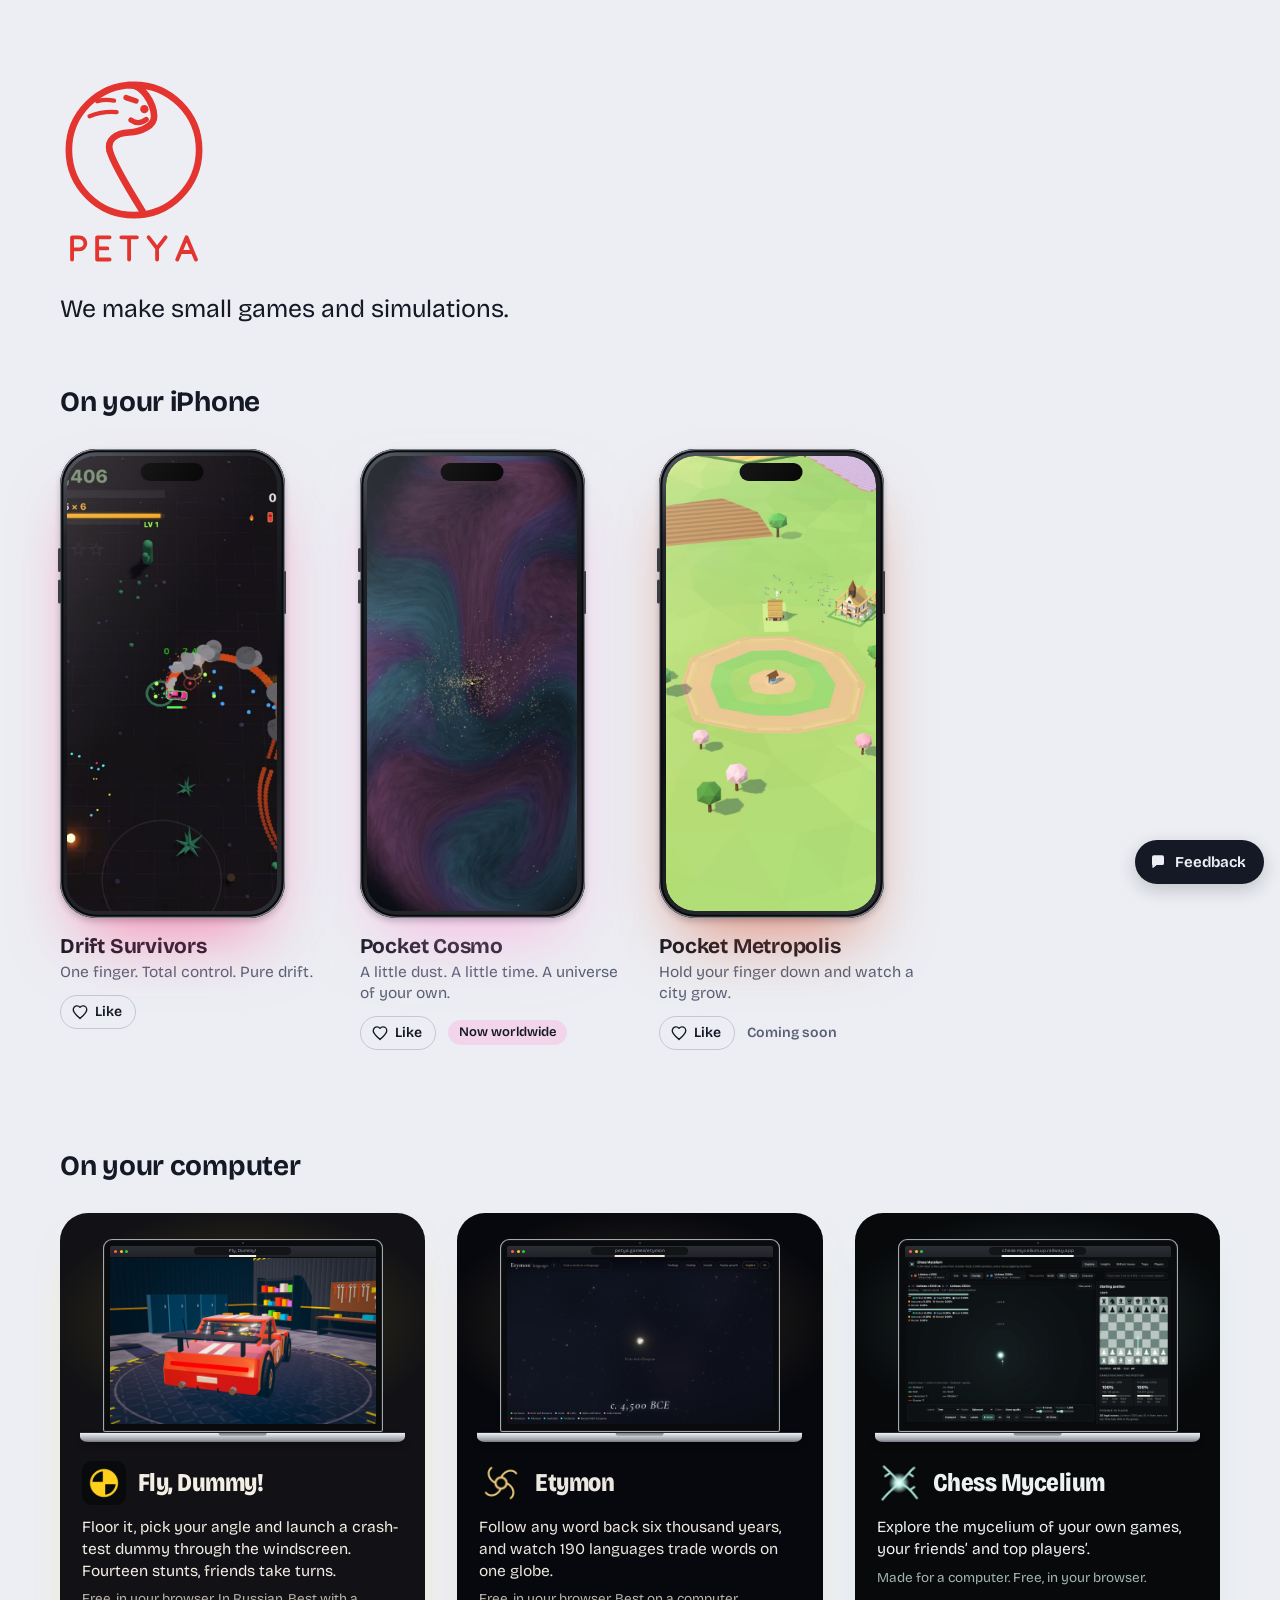
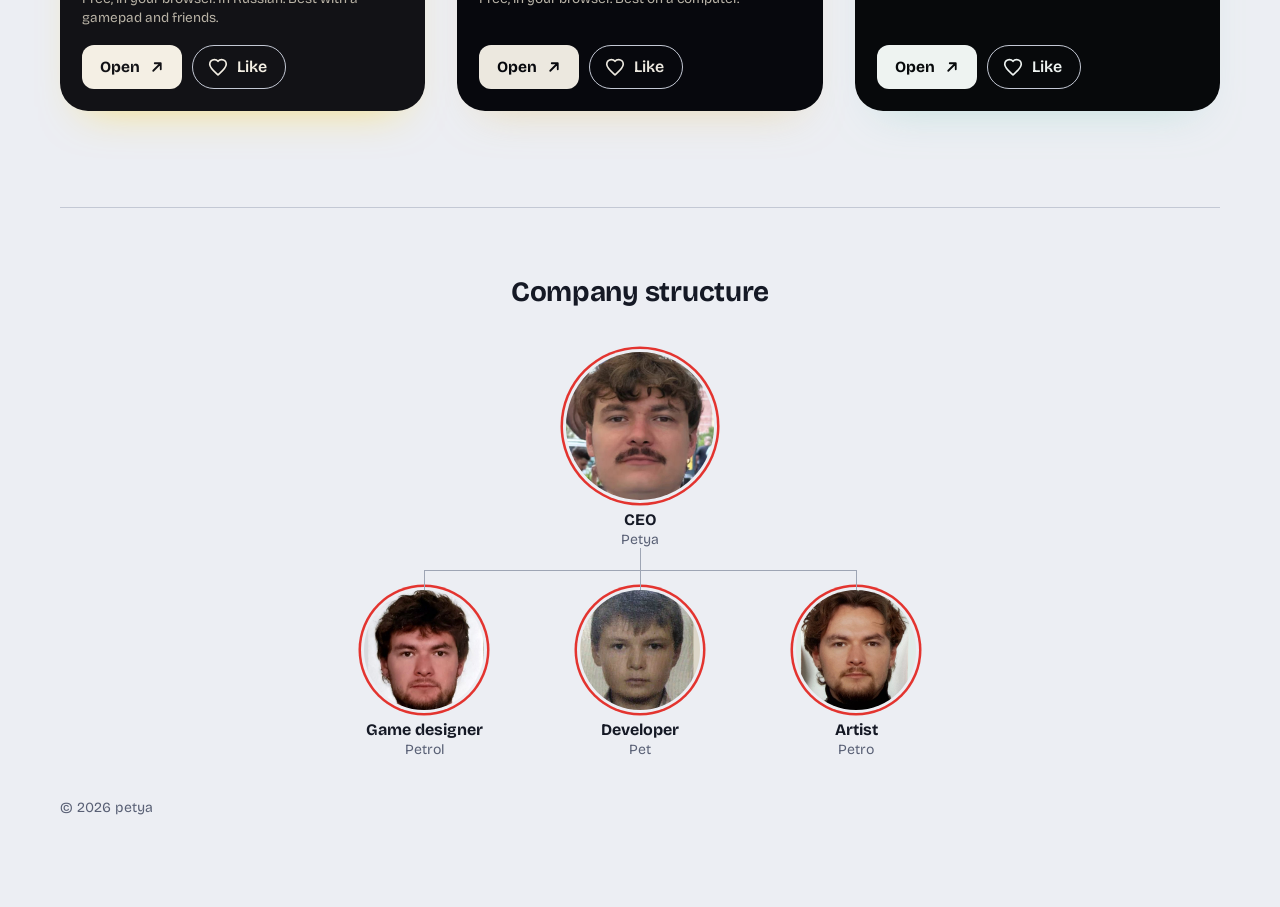
==== index.html @ 3a772265 "Shelf layout for browser games, hearts everywhere, Chess Mycelium live - Browser games are now separ" ====
<!doctype html>
<html lang="en" data-likes-api="https://likes-production-c4ae.up.railway.app">
<head>
<meta charset="utf-8">
<meta name="viewport" content="width=device-width, initial-scale=1, viewport-fit=cover">
<title>petya: small indie games and simulations for iPhone</title>
<meta name="description" content="Indie iPhone games by petya: Drift Survivors, a one-finger drift racer; Pocket Cosmo, grow stardust into a galaxy; and Pocket Metropolis, watch a city grow.">
<meta name="theme-color" content="#eceef3">
<link rel="canonical" href="https://petya.games/">
<meta property="og:type" content="website">
<meta property="og:site_name" content="petya">
<meta property="og:title" content="petya: small indie games and simulations for iPhone">
<meta property="og:description" content="Indie iPhone games by petya: Drift Survivors, a one-finger drift racer; Pocket Cosmo, grow stardust into a galaxy; and Pocket Metropolis, watch a city grow.">
<meta property="og:url" content="https://petya.games/">
<meta property="og:image" content="https://petya.games/media/share.jpg?v=63bd54e5e1">
<meta property="og:image:width" content="1200">
<meta property="og:image:height" content="630">
<meta property="og:image:alt" content="petya: We make small games and simulations.">
<meta name="twitter:card" content="summary_large_image">
<script type="application/ld+json">{"@context":"https://schema.org","@graph":[{"@type":"WebSite","@id":"https://petya.games/#site","url":"https://petya.games/","name":"petya","description":"Indie iPhone games by petya: Drift Survivors, a one-finger drift racer; Pocket Cosmo, grow stardust into a galaxy; and Pocket Metropolis, watch a city grow.","publisher":{"@id":"https://petya.games/#org"}},{"@type":"Organization","@id":"https://petya.games/#org","name":"petya","url":"https://petya.games/","logo":"https://petya.games/assets/apple-touch-icon.png"}]}</script>
<link rel="icon" href="/assets/favicon.svg" type="image/svg+xml">
<link rel="apple-touch-icon" href="/assets/apple-touch-icon.png?v=f184091e75">
<link rel="preconnect" href="https://fonts.googleapis.com">
<link rel="preconnect" href="https://fonts.gstatic.com" crossorigin>
<link rel="stylesheet" href="https://fonts.googleapis.com/css2?family=Bricolage+Grotesque:opsz,wdth,wght@12..96,75..100,400..800&display=swap">
<link rel="stylesheet" href="/assets/site.css?v=b26a6030a0">
<script>(() => {
  const query = new URLSearchParams(location.search);
  const off = query.has("notrack");
  if (!off && !query.has("track")) return;
  try {
    if (off) localStorage.setItem("umami.disabled", "1");
    else localStorage.removeItem("umami.disabled");
  } catch {}
  history.replaceState(history.state, "", location.pathname + location.hash);
  addEventListener("DOMContentLoaded", () => {
    const note = document.createElement("p");
    note.className = "track-note";
    note.setAttribute("role", "status");
    note.textContent = off ? "Visits from this browser are no longer counted." : "Visits from this browser are counted again.";
    document.body.append(note);
    setTimeout(() => note.remove(), 5000);
  });
})();</script>
<script defer src="https://cloud.umami.is/script.js" data-website-id="434da60d-2257-483d-8dd3-50d081fe6aae" data-domains="petya.games"></script>
<script src="/assets/site.js?v=9407c98bf6" defer></script>
<script src="/assets/feedback.js?v=506a0fff24" defer></script>
</head>
<body class="home">
<div id="home">
  <header class="intro wrap">
    <h1 class="logo"><span class="sr-only">petya</span><svg xmlns="http://www.w3.org/2000/svg" viewBox="0 0 100 128" aria-hidden="true" focusable="false"><g fill="none" stroke="currentColor" stroke-linecap="round" stroke-linejoin="round"><circle cx="50" cy="50" r="44" stroke-width="4.5"/><path d="M57 93.4C51.5 84.5 36.5 61 33.6 50.5" stroke-width="4.5"/><g class="logo-head"><path d="M33.6 50.5C31.6 43.3 37.5 38.6 46.5 38.2C55 37.8 63.8 33.5 63.6 27.2C63.4 19.2 56.2 5.3 46.2 6.2" stroke-width="4.5"/><path d="M36.5 16.6C32.5 15.9 28.8 16 25.2 17" stroke-width="2.97"/><path d="M38.2 24.4C32 23.9 25.8 24.9 20 27.2" stroke-width="2.97"/><path d="M44.6 14.6L51.4 16.9" stroke-width="3.6"/><path d="M58.2 29.4Q53.2 33.4 48 29.8" stroke-width="3.6"/><circle cx="57" cy="22.4" r="2.81" fill="currentColor" stroke="none"/></g></g><path d="M8.15 124V109H13.1A4.05 4.05 0 0 1 13.1 117.1H8.15M33.5 109H25.1V124H33.5M25.1 116.5H32M41.45 109H51.95M46.7 109V124M59.9 109L65.6 116.5L71.3 109M65.6 116.5V124M79.25 124L85.55 109L91.85 124M81.39 118.9H89.7" fill="none" stroke="currentColor" stroke-width="2.6" stroke-linecap="round" stroke-linejoin="round"/></svg></h1>
    <p class="intro__line">We make small games and simulations.</p>
  </header>
  <main class="wrap">
    <h2 class="shelf-title" id="phone-title">On your iPhone</h2>
    <section class="library" aria-labelledby="phone-title">
      <article class="tile" style="--accent: #ff4d8d">
        <a class="tile__link" href="/games/drift-survivors/">
          <div class="tile__stage"><div class="phone-wrap" data-home-of="drift-survivors"><div class="phone" data-game="drift-survivors" style="view-transition-name: phone-drift-survivors"><div class="phone__screen"><video data-loop muted playsinline loop preload="metadata" poster="/media/drift-survivors/poster.jpg?v=1bc68dae90" data-still="/media/drift-survivors/still.jpg?v=3c9d468c40" aria-hidden="true"><source src="/media/drift-survivors/loop-480.mp4?v=72d700cffd" type="video/mp4"></video></div></div></div></div>
          <h2 class="tile__title">Drift Survivors</h2>
          <p class="tile__line">One finger. Total control. Pure drift.</p>
        </a>
        <div class="tile__foot"><button class="like" type="button" data-like="drift-survivors" data-name="Drift Survivors" aria-pressed="false" aria-label="Like Drift Survivors"><svg class="like__heart" viewBox="0 0 24 24" aria-hidden="true"><path d="M12 20.6l-1.3-1.2C5.9 15.1 3 12.4 3 8.9 3 6.1 5.2 3.9 8 3.9c1.6 0 3.1.7 4 1.9.9-1.2 2.4-1.9 4-1.9 2.8 0 5 2.2 5 5 0 3.5-2.9 6.2-7.7 10.5L12 20.6z"/></svg><span class="like__count">Like</span></button></div>
      </article>
      <article class="tile" style="--accent: #ff9bd8">
        <a class="tile__link" href="/games/pocket-cosmo/">
          <div class="tile__stage"><div class="phone-wrap" data-home-of="pocket-cosmo"><div class="phone" data-game="pocket-cosmo" style="view-transition-name: phone-pocket-cosmo"><div class="phone__screen"><video data-loop muted playsinline loop preload="metadata" poster="/media/pocket-cosmo/poster.jpg?v=812ef1b26a" data-still="/media/pocket-cosmo/still.jpg?v=e423ff7444" aria-hidden="true"><source src="/media/pocket-cosmo/loop-480.mp4?v=1ca1fa80ef" type="video/mp4"></video></div></div></div></div>
          <h2 class="tile__title">Pocket Cosmo</h2>
          <p class="tile__line">A little dust. A little time. A universe of your own.</p>
        </a>
        <div class="tile__foot"><button class="like" type="button" data-like="pocket-cosmo" data-name="Pocket Cosmo" aria-pressed="false" aria-label="Like Pocket Cosmo"><svg class="like__heart" viewBox="0 0 24 24" aria-hidden="true"><path d="M12 20.6l-1.3-1.2C5.9 15.1 3 12.4 3 8.9 3 6.1 5.2 3.9 8 3.9c1.6 0 3.1.7 4 1.9.9-1.2 2.4-1.9 4-1.9 2.8 0 5 2.2 5 5 0 3.5-2.9 6.2-7.7 10.5L12 20.6z"/></svg><span class="like__count">Like</span></button><span class="tile__badge tile__badge--new">Now worldwide</span></div>
      </article>
      <article class="tile" style="--accent: #d9532f">
        <a class="tile__link" href="/games/pocket-metropolis/">
          <div class="tile__stage"><div class="phone-wrap" data-home-of="pocket-metropolis"><div class="phone" data-game="pocket-metropolis" style="view-transition-name: phone-pocket-metropolis"><div class="phone__screen"><video data-loop muted playsinline loop preload="metadata" poster="/media/pocket-metropolis/poster.jpg?v=4ec2d1fac0" data-still="/media/pocket-metropolis/still.jpg?v=badd96a0ec" aria-hidden="true"><source src="/media/pocket-metropolis/loop-480.mp4?v=cb0153a7ce" type="video/mp4"></video></div></div></div></div>
          <h2 class="tile__title">Pocket Metropolis</h2>
          <p class="tile__line">Hold your finger down and watch a city grow.</p>
        </a>
        <div class="tile__foot"><button class="like" type="button" data-like="pocket-metropolis" data-name="Pocket Metropolis" aria-pressed="false" aria-label="Like Pocket Metropolis"><svg class="like__heart" viewBox="0 0 24 24" aria-hidden="true"><path d="M12 20.6l-1.3-1.2C5.9 15.1 3 12.4 3 8.9 3 6.1 5.2 3.9 8 3.9c1.6 0 3.1.7 4 1.9.9-1.2 2.4-1.9 4-1.9 2.8 0 5 2.2 5 5 0 3.5-2.9 6.2-7.7 10.5L12 20.6z"/></svg><span class="like__count">Like</span></button><span class="tile__badge">Coming soon</span></div>
      </article>
    </section>
    <section class="desk" aria-labelledby="desk-title">
      <h2 class="shelf-title" id="desk-title">On your computer</h2>
      <div class="desk__shelf">
        <article class="feature" style="--bg: #121216; --ink: #f4efe4; --soft: #b9b3a6; --accent: #ffd21f">
          <a class="feature__stage" href="/games/leti-maneken/" tabindex="-1" aria-hidden="true"><div class="laptop-wrap"><div class="laptop"><div class="laptop__lid"><div class="laptop__screen"><div class="browser__bar" aria-hidden="true"><span class="browser__dots"><i></i><i></i><i></i></span><span class="browser__url">Fly, Dummy!</span></div><div class="browser__screen"><video data-loop muted playsinline loop preload="metadata" poster="/media/leti-maneken/poster.jpg?v=24b5f2eda1" data-still="/media/leti-maneken/still.jpg?v=86de783e93" aria-hidden="true"><source src="/media/leti-maneken/loop-1280.mp4?v=fd7f697d98" type="video/mp4"></video></div></div></div><div class="laptop__base"></div></div></div></a>
          <div class="feature__text">
            <div class="feature__head"><img class="feature__icon" src="/media/leti-maneken/icon.webp?v=d17b16fcb8" width="44" height="44" alt=""><h3 class="feature__title"><a href="/games/leti-maneken/">Fly, Dummy!</a></h3></div>
            <p class="feature__line">Floor it, pick your angle and launch a crash-test dummy through the windscreen. Fourteen stunts, friends take turns.</p>
            <p class="feature__note">Free, in your browser. In Russian. Best with a gamepad and friends.</p>
            <div class="feature__actions"><a class="open-web" href="https://game-production-5b38f1e8.up.railway.app/" data-event="open-web" data-game="leti-maneken" aria-label="Open Fly, Dummy!">Open<svg viewBox="0 0 24 24" aria-hidden="true" focusable="false"><path d="M7 17 17 7M9 7h8v8"/></svg></a><button class="like like--big" type="button" data-like="leti-maneken" data-name="Fly, Dummy!" aria-pressed="false" aria-label="Like Fly, Dummy!"><svg class="like__heart" viewBox="0 0 24 24" aria-hidden="true"><path d="M12 20.6l-1.3-1.2C5.9 15.1 3 12.4 3 8.9 3 6.1 5.2 3.9 8 3.9c1.6 0 3.1.7 4 1.9.9-1.2 2.4-1.9 4-1.9 2.8 0 5 2.2 5 5 0 3.5-2.9 6.2-7.7 10.5L12 20.6z"/></svg><span class="like__count">Like</span></button></div>
          </div>
        </article>
        <article class="feature" style="--bg: #07080d; --ink: #ece8df; --soft: #b9b4a8; --accent: #e8c77a">
          <a class="feature__stage" href="/games/etymon/" tabindex="-1" aria-hidden="true"><div class="laptop-wrap"><div class="laptop"><div class="laptop__lid"><div class="laptop__screen"><div class="browser__bar" aria-hidden="true"><span class="browser__dots"><i></i><i></i><i></i></span><span class="browser__url">petya.games/etymon</span></div><div class="browser__screen"><video data-loop muted playsinline loop preload="metadata" poster="/media/etymon/poster.jpg?v=f26e87d27b" data-still="/media/etymon/still.jpg?v=1f428250ea" aria-hidden="true"><source src="/media/etymon/loop-1280.mp4?v=61badbacb2" type="video/mp4"></video></div></div></div><div class="laptop__base"></div></div></div></a>
          <div class="feature__text">
            <div class="feature__head"><img class="feature__icon" src="/media/etymon/icon.webp?v=12d10c0370" width="44" height="44" alt=""><h3 class="feature__title"><a href="/games/etymon/">Etymon</a></h3></div>
            <p class="feature__line">Follow any word back six thousand years, and watch 190 languages trade words on one globe.</p>
            <p class="feature__note">Free, in your browser. Best on a computer.</p>
            <div class="feature__actions"><a class="open-web" href="https://petya.games/etymon/" data-event="open-web" data-game="etymon" aria-label="Open Etymon">Open<svg viewBox="0 0 24 24" aria-hidden="true" focusable="false"><path d="M7 17 17 7M9 7h8v8"/></svg></a><button class="like like--big" type="button" data-like="etymon" data-name="Etymon" aria-pressed="false" aria-label="Like Etymon"><svg class="like__heart" viewBox="0 0 24 24" aria-hidden="true"><path d="M12 20.6l-1.3-1.2C5.9 15.1 3 12.4 3 8.9 3 6.1 5.2 3.9 8 3.9c1.6 0 3.1.7 4 1.9.9-1.2 2.4-1.9 4-1.9 2.8 0 5 2.2 5 5 0 3.5-2.9 6.2-7.7 10.5L12 20.6z"/></svg><span class="like__count">Like</span></button></div>
          </div>
        </article>
        <article class="feature" style="--bg: #07090b; --ink: #eef3f1; --soft: #a3b5b0; --accent: #9fd8cb">
          <a class="feature__stage" href="/games/chess-mycelium/" tabindex="-1" aria-hidden="true"><div class="laptop-wrap"><div class="laptop"><div class="laptop__lid"><div class="laptop__screen"><div class="browser__bar" aria-hidden="true"><span class="browser__dots"><i></i><i></i><i></i></span><span class="browser__url">chess-mycelium.up.railway.app</span></div><div class="browser__screen"><video data-loop muted playsinline loop preload="metadata" poster="/media/chess-mycelium/poster.jpg?v=232186a459" data-still="/media/chess-mycelium/still.jpg?v=3d48bbb2ff" aria-hidden="true"><source src="/media/chess-mycelium/loop-1280.mp4?v=06bb615168" type="video/mp4"></video></div></div></div><div class="laptop__base"></div></div></div></a>
          <div class="feature__text">
            <div class="feature__head"><img class="feature__icon" src="/media/chess-mycelium/icon.webp?v=b7d57a5b0b" width="44" height="44" alt=""><h3 class="feature__title"><a href="/games/chess-mycelium/">Chess Mycelium</a></h3></div>
            <p class="feature__line">Explore the mycelium of your own games, your friends’ and top players’.</p>
            <p class="feature__note">Made for a computer. Free, in your browser.</p>
            <div class="feature__actions"><a class="open-web" href="https://chess-mycelium.up.railway.app/" data-event="open-web" data-game="chess-mycelium" aria-label="Open Chess Mycelium">Open<svg viewBox="0 0 24 24" aria-hidden="true" focusable="false"><path d="M7 17 17 7M9 7h8v8"/></svg></a><button class="like like--big" type="button" data-like="chess-mycelium" data-name="Chess Mycelium" aria-pressed="false" aria-label="Like Chess Mycelium"><svg class="like__heart" viewBox="0 0 24 24" aria-hidden="true"><path d="M12 20.6l-1.3-1.2C5.9 15.1 3 12.4 3 8.9 3 6.1 5.2 3.9 8 3.9c1.6 0 3.1.7 4 1.9.9-1.2 2.4-1.9 4-1.9 2.8 0 5 2.2 5 5 0 3.5-2.9 6.2-7.7 10.5L12 20.6z"/></svg><span class="like__count">Like</span></button></div>
          </div>
        </article>
      </div>
    </section>
  </main>
  <footer>
    <section class="team wrap" aria-labelledby="team-title">
      <h2 class="team__title" id="team-title">Company structure</h2>
      <ol class="org">
        <li class="org__head"><figure class="person person--head"><button class="person__open" type="button" popovertarget="card-ceo"><span class="sr-only">About Petya, CEO</span><img class="person__photo" src="/media/team/ceo.jpg?v=3861efbdee" width="240" height="240" alt="" loading="lazy" decoding="async"></button><figcaption><span class="person__role">CEO</span><span class="person__name">Petya</span></figcaption></figure>
          <div class="person-card" id="card-ceo" popover>
            <button class="person-card__close" type="button" popovertarget="card-ceo" popovertargetaction="hide" aria-label="Close">×</button>
            <img class="person-card__photo" src="/media/team/ceo.jpg?v=3861efbdee" width="480" height="480" alt="" loading="lazy" decoding="async">
            <p class="person-card__role">CEO</p>
            <h3 class="person-card__name">Petya</h3>
            <p class="person-card__bio">Decides which game gets made next, then goes and makes it.</p>
            <p class="person-card__reports">Manages Petrol, Pet and Petro.</p>
          </div>
          <ol class="org__reports">
            <li><figure class="person"><button class="person__open" type="button" popovertarget="card-game-designer"><span class="sr-only">About Petrol, Game designer</span><img class="person__photo" src="/media/team/game-designer.jpg?v=b23c618d18" width="240" height="240" alt="" loading="lazy" decoding="async"></button><figcaption><span class="person__role">Game designer</span><span class="person__name">Petrol</span></figcaption></figure>
          <div class="person-card" id="card-game-designer" popover>
            <button class="person-card__close" type="button" popovertarget="card-game-designer" popovertargetaction="hide" aria-label="Close">×</button>
            <img class="person-card__photo" src="/media/team/game-designer.jpg?v=b23c618d18" width="480" height="480" alt="" loading="lazy" decoding="async">
            <p class="person-card__role">Game designer</p>
            <h3 class="person-card__name">Petrol</h3>
            <p class="person-card__bio">Turns one-finger ideas into games and cuts whatever isn’t fun.</p>
            <p class="person-card__reports">Reports to Petya.</p>
          </div></li>
            <li><figure class="person"><button class="person__open" type="button" popovertarget="card-developer"><span class="sr-only">About Pet, Developer</span><img class="person__photo" src="/media/team/developer.jpg?v=3a3f82613b" width="240" height="240" alt="" loading="lazy" decoding="async"></button><figcaption><span class="person__role">Developer</span><span class="person__name">Pet</span></figcaption></figure>
          <div class="person-card" id="card-developer" popover>
            <button class="person-card__close" type="button" popovertarget="card-developer" popovertargetaction="hide" aria-label="Close">×</button>
            <img class="person-card__photo" src="/media/team/developer.jpg?v=3a3f82613b" width="480" height="480" alt="" loading="lazy" decoding="async">
            <p class="person-card__role">Developer</p>
            <h3 class="person-card__name">Pet</h3>
            <p class="person-card__bio">Writes the code and ships every build to the App Store.</p>
            <p class="person-card__reports">Reports to Petya.</p>
          </div></li>
            <li><figure class="person"><button class="person__open" type="button" popovertarget="card-artist"><span class="sr-only">About Petro, Artist</span><img class="person__photo" src="/media/team/artist.jpg?v=e303be4cb0" width="240" height="240" alt="" loading="lazy" decoding="async"></button><figcaption><span class="person__role">Artist</span><span class="person__name">Petro</span></figcaption></figure>
          <div class="person-card" id="card-artist" popover>
            <button class="person-card__close" type="button" popovertarget="card-artist" popovertargetaction="hide" aria-label="Close">×</button>
            <img class="person-card__photo" src="/media/team/artist.jpg?v=e303be4cb0" width="480" height="480" alt="" loading="lazy" decoding="async">
            <p class="person-card__role">Artist</p>
            <h3 class="person-card__name">Petro</h3>
            <p class="person-card__bio">Draws the worlds, the icons and the cheetah in the logo.</p>
            <p class="person-card__reports">Reports to Petya.</p>
          </div></li>
          </ol>
        </li>
      </ol>
    </section>
    <div class="foot wrap"><p>© 2026 petya</p></div>
  </footer>
</div>
<div id="view" hidden></div>
<template data-game="drift-survivors" data-title="Drift Survivors: One-Finger Drift Racing Game for iPhone | petya" data-theme="#170f24" data-style="--bg: #170f24; --ink: #f7f2fc; --soft: #c4b9d6; --accent: #ff4d8d">
  <header class="game__top wrap"><a class="game__back" href="/" data-back><svg class="game__back-icon" viewBox="0 0 24 24" aria-hidden="true" focusable="false"><path d="M14.5 5.5 8 12l6.5 6.5"/></svg>All games</a><a class="game__home" href="/"><span class="sr-only">petya, all games</span><svg xmlns="http://www.w3.org/2000/svg" viewBox="0 0 291 100" aria-hidden="true" focusable="false"><g fill="none" stroke="currentColor" stroke-linecap="round" stroke-linejoin="round"><circle cx="50" cy="50" r="44" stroke-width="6"/><path d="M57 93.4C51.5 84.5 36.5 61 33.6 50.5" stroke-width="6"/><g class="logo-head"><path d="M33.6 50.5C31.6 43.3 37.5 38.6 46.5 38.2C55 37.8 63.8 33.5 63.6 27.2C63.4 19.2 56.2 5.3 46.2 6.2" stroke-width="6"/><path d="M36.5 16.6C32.5 15.9 28.8 16 25.2 17" stroke-width="4.4"/><path d="M38.2 24.4C32 23.9 25.8 24.9 20 27.2" stroke-width="4.4"/><path d="M44.6 14.6L51.4 16.9" stroke-width="4.8"/><path d="M58.2 29.4Q53.2 33.4 48 29.8" stroke-width="4.8"/><circle cx="57" cy="22.4" r="3.74" fill="currentColor" stroke="none"/></g></g><path d="M120 65V35H129.9A8.1 8.1 0 0 1 129.9 51.2H120M170.7 35H153.9V65H170.7M153.9 50H167.7M186.6 35H207.6M197.1 35V65M223.5 35L234.9 50L246.3 35M234.9 50V65M262.2 65L274.8 35L287.4 65M266.49 54.8H283.11" fill="none" stroke="currentColor" stroke-width="5.2" stroke-linecap="round" stroke-linejoin="round"/></svg></a></header>
  <main class="wrap">
    <section class="game__hero">
      <div class="game__text">
        <img class="game__icon" src="/media/drift-survivors/icon.webp?v=0a94f696ab" width="96" height="96" alt="">
        <h1 class="game__title" tabindex="-1">Drift Survivors</h1>
        <p class="game__tagline">One finger. Total control. Pure drift.</p>
        <p class="game__about">Steer and work the throttle with a single finger. Thread between buildings, bait homing police cars into your skid trail and stack nitro into combos worth billions. One slip ends the run.</p>
        <div class="game__actions">
          <a class="store-badge" href="https://apps.apple.com/app/apple-store/id6773509783?pt=127670757&ct=petya.games&mt=8" data-event="app-store-click" data-game="drift-survivors"><img src="https://toolbox.marketingtools.apple.com/api/v2/badges/download-on-the-app-store/black/en-us" width="135" height="45" alt="Download Drift Survivors on the App Store"></a>
          <button class="like like--big" type="button" data-like="drift-survivors" data-name="Drift Survivors" aria-pressed="false" aria-label="Like Drift Survivors"><svg class="like__heart" viewBox="0 0 24 24" aria-hidden="true"><path d="M12 20.6l-1.3-1.2C5.9 15.1 3 12.4 3 8.9 3 6.1 5.2 3.9 8 3.9c1.6 0 3.1.7 4 1.9.9-1.2 2.4-1.9 4-1.9 2.8 0 5 2.2 5 5 0 3.5-2.9 6.2-7.7 10.5L12 20.6z"/></svg><span class="like__count">Like</span></button>
        </div>
        <p class="game__note">Free on iPhone.</p>
      </div>
      <div class="game__phones">
        <div class="phone-wrap phone-wrap--side phone-wrap--left"><div class="phone"><div class="phone__screen"><img src="/media/drift-survivors/shot-1.webp?v=a0212b9ae4" alt="" decoding="async"></div></div></div>
        <div class="phone-wrap phone-wrap--main" data-slot></div>
        <div class="phone-wrap phone-wrap--side phone-wrap--right"><div class="phone"><div class="phone__screen"><img src="/media/drift-survivors/shot-2.webp?v=2b6f1540cc" alt="" decoding="async"></div></div></div>
      </div>
    </section>
    <nav class="more" aria-labelledby="more-title-drift-survivors">
      <h2 class="more__title" id="more-title-drift-survivors">More games</h2>
      <ul class="more__list">
        <li><a href="/games/pocket-cosmo/"><img src="/media/pocket-cosmo/icon.webp?v=6df465f9a8" width="56" height="56" alt=""><span>Pocket Cosmo</span></a></li>
        <li><a href="/games/pocket-metropolis/"><img src="/media/pocket-metropolis/icon.webp?v=5acbf1bac3" width="56" height="56" alt=""><span>Pocket Metropolis</span></a></li>
        <li><a href="/games/etymon/"><img src="/media/etymon/icon.webp?v=12d10c0370" width="56" height="56" alt=""><span>Etymon</span></a></li>
        <li><a href="/games/chess-mycelium/"><img src="/media/chess-mycelium/icon.webp?v=b7d57a5b0b" width="56" height="56" alt=""><span>Chess Mycelium</span></a></li>
      </ul>
    </nav>
  </main>
  <footer class="foot wrap"><a href="https://drift-game-production.up.railway.app/support.html" data-event="footer-link" data-game="drift-survivors" data-link="support">Support</a><a href="https://drift-game-production.up.railway.app/privacy.html" data-event="footer-link" data-game="drift-survivors" data-link="privacy">Privacy policy</a><p>© 2026 petya</p></footer>
</template>
<template data-game="pocket-cosmo" data-title="Pocket Cosmo: Idle Space Game, from Stardust to Galaxies | petya" data-theme="#0b0a26" data-style="--bg: #0b0a26; --ink: #efeaff; --soft: #b9b0dc; --accent: #ff9bd8">
  <header class="game__top wrap"><a class="game__back" href="/" data-back><svg class="game__back-icon" viewBox="0 0 24 24" aria-hidden="true" focusable="false"><path d="M14.5 5.5 8 12l6.5 6.5"/></svg>All games</a><a class="game__home" href="/"><span class="sr-only">petya, all games</span><svg xmlns="http://www.w3.org/2000/svg" viewBox="0 0 291 100" aria-hidden="true" focusable="false"><g fill="none" stroke="currentColor" stroke-linecap="round" stroke-linejoin="round"><circle cx="50" cy="50" r="44" stroke-width="6"/><path d="M57 93.4C51.5 84.5 36.5 61 33.6 50.5" stroke-width="6"/><g class="logo-head"><path d="M33.6 50.5C31.6 43.3 37.5 38.6 46.5 38.2C55 37.8 63.8 33.5 63.6 27.2C63.4 19.2 56.2 5.3 46.2 6.2" stroke-width="6"/><path d="M36.5 16.6C32.5 15.9 28.8 16 25.2 17" stroke-width="4.4"/><path d="M38.2 24.4C32 23.9 25.8 24.9 20 27.2" stroke-width="4.4"/><path d="M44.6 14.6L51.4 16.9" stroke-width="4.8"/><path d="M58.2 29.4Q53.2 33.4 48 29.8" stroke-width="4.8"/><circle cx="57" cy="22.4" r="3.74" fill="currentColor" stroke="none"/></g></g><path d="M120 65V35H129.9A8.1 8.1 0 0 1 129.9 51.2H120M170.7 35H153.9V65H170.7M153.9 50H167.7M186.6 35H207.6M197.1 35V65M223.5 35L234.9 50L246.3 35M234.9 50V65M262.2 65L274.8 35L287.4 65M266.49 54.8H283.11" fill="none" stroke="currentColor" stroke-width="5.2" stroke-linecap="round" stroke-linejoin="round"/></svg></a></header>
  <main class="wrap">
    <section class="game__hero">
      <div class="game__text">
        <img class="game__icon" src="/media/pocket-cosmo/icon.webp?v=6df465f9a8" width="96" height="96" alt="">
        <h1 class="game__title" tabindex="-1">Pocket Cosmo</h1>
        <p class="game__tagline">A little dust. A little time. A universe of your own.</p>
        <p class="game__about">Hold the screen to gather stardust and grow it into a Sun-like star, a supernova, a black hole and finally a galaxy. Every finished object joins your universe map, along with the real science behind it.</p>
        <div class="game__actions">
          <a class="store-badge" href="https://apps.apple.com/app/apple-store/id6810904381?pt=127670757&ct=petya.games&mt=8" data-event="app-store-click" data-game="pocket-cosmo"><img src="https://toolbox.marketingtools.apple.com/api/v2/badges/download-on-the-app-store/black/en-us" width="135" height="45" alt="Download Pocket Cosmo on the App Store"></a>
          <button class="like like--big" type="button" data-like="pocket-cosmo" data-name="Pocket Cosmo" aria-pressed="false" aria-label="Like Pocket Cosmo"><svg class="like__heart" viewBox="0 0 24 24" aria-hidden="true"><path d="M12 20.6l-1.3-1.2C5.9 15.1 3 12.4 3 8.9 3 6.1 5.2 3.9 8 3.9c1.6 0 3.1.7 4 1.9.9-1.2 2.4-1.9 4-1.9 2.8 0 5 2.2 5 5 0 3.5-2.9 6.2-7.7 10.5L12 20.6z"/></svg><span class="like__count">Like</span></button>
        </div>
        <p class="game__note">Free on iPhone, all over the world.</p>
      </div>
      <div class="game__phones">
        <div class="phone-wrap phone-wrap--side phone-wrap--left"><div class="phone"><div class="phone__screen"><img src="/media/pocket-cosmo/shot-1.webp?v=cf0c390764" alt="" decoding="async"></div></div></div>
        <div class="phone-wrap phone-wrap--main" data-slot></div>
        <div class="phone-wrap phone-wrap--side phone-wrap--right"><div class="phone"><div class="phone__screen"><img src="/media/pocket-cosmo/shot-2.webp?v=cdc97b61a4" alt="" decoding="async"></div></div></div>
      </div>
    </section>
    <nav class="more" aria-labelledby="more-title-pocket-cosmo">
      <h2 class="more__title" id="more-title-pocket-cosmo">More games</h2>
      <ul class="more__list">
        <li><a href="/games/drift-survivors/"><img src="/media/drift-survivors/icon.webp?v=0a94f696ab" width="56" height="56" alt=""><span>Drift Survivors</span></a></li>
        <li><a href="/games/pocket-metropolis/"><img src="/media/pocket-metropolis/icon.webp?v=5acbf1bac3" width="56" height="56" alt=""><span>Pocket Metropolis</span></a></li>
        <li><a href="/games/etymon/"><img src="/media/etymon/icon.webp?v=12d10c0370" width="56" height="56" alt=""><span>Etymon</span></a></li>
        <li><a href="/games/chess-mycelium/"><img src="/media/chess-mycelium/icon.webp?v=b7d57a5b0b" width="56" height="56" alt=""><span>Chess Mycelium</span></a></li>
      </ul>
    </nav>
  </main>
  <footer class="foot wrap"><a href="https://observatory-production-b0d2.up.railway.app/support" data-event="footer-link" data-game="pocket-cosmo" data-link="support">Support</a><a href="https://observatory-production-b0d2.up.railway.app/privacy" data-event="footer-link" data-game="pocket-cosmo" data-link="privacy">Privacy policy</a><p>© 2026 petya</p></footer>
</template>
<template data-game="pocket-metropolis" data-title="Pocket Metropolis: City Growth Simulator for iPhone | petya" data-theme="#cfe5ec" data-style="--bg: #cfe5ec; --ink: #15303a; --soft: #3b5761; --accent: #d9532f">
  <header class="game__top wrap"><a class="game__back" href="/" data-back><svg class="game__back-icon" viewBox="0 0 24 24" aria-hidden="true" focusable="false"><path d="M14.5 5.5 8 12l6.5 6.5"/></svg>All games</a><a class="game__home" href="/"><span class="sr-only">petya, all games</span><svg xmlns="http://www.w3.org/2000/svg" viewBox="0 0 291 100" aria-hidden="true" focusable="false"><g fill="none" stroke="currentColor" stroke-linecap="round" stroke-linejoin="round"><circle cx="50" cy="50" r="44" stroke-width="6"/><path d="M57 93.4C51.5 84.5 36.5 61 33.6 50.5" stroke-width="6"/><g class="logo-head"><path d="M33.6 50.5C31.6 43.3 37.5 38.6 46.5 38.2C55 37.8 63.8 33.5 63.6 27.2C63.4 19.2 56.2 5.3 46.2 6.2" stroke-width="6"/><path d="M36.5 16.6C32.5 15.9 28.8 16 25.2 17" stroke-width="4.4"/><path d="M38.2 24.4C32 23.9 25.8 24.9 20 27.2" stroke-width="4.4"/><path d="M44.6 14.6L51.4 16.9" stroke-width="4.8"/><path d="M58.2 29.4Q53.2 33.4 48 29.8" stroke-width="4.8"/><circle cx="57" cy="22.4" r="3.74" fill="currentColor" stroke="none"/></g></g><path d="M120 65V35H129.9A8.1 8.1 0 0 1 129.9 51.2H120M170.7 35H153.9V65H170.7M153.9 50H167.7M186.6 35H207.6M197.1 35V65M223.5 35L234.9 50L246.3 35M234.9 50V65M262.2 65L274.8 35L287.4 65M266.49 54.8H283.11" fill="none" stroke="currentColor" stroke-width="5.2" stroke-linecap="round" stroke-linejoin="round"/></svg></a></header>
  <main class="wrap">
    <section class="game__hero">
      <div class="game__text">
        <img class="game__icon" src="/media/pocket-metropolis/icon.webp?v=5acbf1bac3" width="96" height="96" alt="">
        <h1 class="game__title" tabindex="-1">Pocket Metropolis</h1>
        <p class="game__tagline">Hold your finger down and watch a city grow.</p>
        <p class="game__about">Settlers pour out under your finger, run along the roads and move in. Grow a thatched village into a walled town, an industrial city and finally a modern metropolis, starting with real cities like Minsk, Prague and Warsaw.</p>
        <div class="game__actions">
          <p class="soon">Coming soon to iPhone</p>
          <button class="like like--big" type="button" data-like="pocket-metropolis" data-name="Pocket Metropolis" aria-pressed="false" aria-label="Like Pocket Metropolis"><svg class="like__heart" viewBox="0 0 24 24" aria-hidden="true"><path d="M12 20.6l-1.3-1.2C5.9 15.1 3 12.4 3 8.9 3 6.1 5.2 3.9 8 3.9c1.6 0 3.1.7 4 1.9.9-1.2 2.4-1.9 4-1.9 2.8 0 5 2.2 5 5 0 3.5-2.9 6.2-7.7 10.5L12 20.6z"/></svg><span class="like__count">Like</span></button>
        </div>
      </div>
      <div class="game__phones">
        <div class="phone-wrap phone-wrap--side phone-wrap--left"><div class="phone"><div class="phone__screen"><img src="/media/pocket-metropolis/shot-1.webp?v=9a92d1f209" alt="" decoding="async"></div></div></div>
        <div class="phone-wrap phone-wrap--main" data-slot></div>
        <div class="phone-wrap phone-wrap--side phone-wrap--right"><div class="phone"><div class="phone__screen"><img src="/media/pocket-metropolis/shot-2.webp?v=b26f7c7ef2" alt="" decoding="async"></div></div></div>
      </div>
    </section>
    <nav class="more" aria-labelledby="more-title-pocket-metropolis">
      <h2 class="more__title" id="more-title-pocket-metropolis">More games</h2>
      <ul class="more__list">
        <li><a href="/games/drift-survivors/"><img src="/media/drift-survivors/icon.webp?v=0a94f696ab" width="56" height="56" alt=""><span>Drift Survivors</span></a></li>
        <li><a href="/games/pocket-cosmo/"><img src="/media/pocket-cosmo/icon.webp?v=6df465f9a8" width="56" height="56" alt=""><span>Pocket Cosmo</span></a></li>
        <li><a href="/games/etymon/"><img src="/media/etymon/icon.webp?v=12d10c0370" width="56" height="56" alt=""><span>Etymon</span></a></li>
        <li><a href="/games/chess-mycelium/"><img src="/media/chess-mycelium/icon.webp?v=b7d57a5b0b" width="56" height="56" alt=""><span>Chess Mycelium</span></a></li>
      </ul>
    </nav>
  </main>
  <footer class="foot wrap"><p>© 2026 petya</p></footer>
</template>
<button class="feedback-open" type="button" aria-haspopup="dialog" data-event="feedback-open"><svg class="feedback-open__icon" viewBox="0 0 24 24" aria-hidden="true" focusable="false"><path d="M4 5.5A2.5 2.5 0 0 1 6.5 3h11A2.5 2.5 0 0 1 20 5.5v8a2.5 2.5 0 0 1-2.5 2.5H10.2l-4.4 3.7c-.5.4-1.3.1-1.3-.6V16A2.5 2.5 0 0 1 4 13.5z"/></svg><span class="feedback-open__label">Feedback</span></button>
<dialog class="feedback" aria-labelledby="feedback-title">
  <form class="feedback__form" novalidate>
    <h2 class="feedback__title" id="feedback-title">Send feedback</h2>
    <p class="feedback__lead">Ideas, bugs, or a game you’d love to see? We read every message.</p>
    <fieldset class="feedback__topics">
      <legend>About</legend>
      <div class="feedback__chips">
        <label><input type="radio" name="topic" value="drift-survivors"><span>Drift Survivors</span></label>
        <label><input type="radio" name="topic" value="pocket-cosmo"><span>Pocket Cosmo</span></label>
        <label><input type="radio" name="topic" value="pocket-metropolis"><span>Pocket Metropolis</span></label>
        <label><input type="radio" name="topic" value="etymon"><span>Etymon</span></label>
        <label><input type="radio" name="topic" value="chess-mycelium"><span>Chess Mycelium</span></label>
        <label><input type="radio" name="topic" value="leti-maneken"><span>Fly, Dummy!</span></label>
        <label><input type="radio" name="topic" value="site"><span>This site</span></label>
        <label><input type="radio" name="topic" value="other" checked><span>Something else</span></label>
      </div>
    </fieldset>
    <label class="feedback__field">
      <span>Message</span>
      <textarea name="message" rows="5" maxlength="2000" required placeholder="What’s on your mind?"></textarea>
      <small class="feedback__count" aria-live="polite"></small>
    </label>
    <label class="feedback__field">
      <span>Email <span class="feedback__hint">optional, only if you’d like a reply</span></span>
      <input type="email" name="email" maxlength="200" autocomplete="email" inputmode="email">
    </label>
    <label class="feedback__trap" aria-hidden="true">Website <input name="website" tabindex="-1" autocomplete="off"></label>
    <p class="feedback__error" role="alert" hidden></p>
    <div class="feedback__actions">
      <button class="feedback__cancel" type="button">Cancel</button>
      <button class="feedback__send" type="submit">Send</button>
    </div>
  </form>
  <div class="feedback__done" role="status" hidden>
    <h2 class="feedback__title">Thanks!</h2>
    <p class="feedback__lead">Your message is on its way. If you left an email, we’ll reply there.</p>
    <div class="feedback__actions">
      <button class="feedback__close feedback__send" type="button">Done</button>
    </div>
  </div>
</dialog>
</body>
</html>
---- assets/site.css ----
/* petya.ai
   The games are the only colour on the page. Everything else is ink on a cool paper.
   Phones are drawn in CSS; sizes inside a phone use cqi, a percentage of that phone's width. */

:root {
  --paper: #eceef3;
  --ink: #151925;
  --ink-2: #596075;
  --line: #c3c8d4;
  --line-strong: #9ea5b4;
  --brand: #e3342f; /* the marker red of the logo sketch */
  --heart: var(--brand);
  --font: "Bricolage Grotesque", ui-sans-serif, system-ui, -apple-system, "Segoe UI", sans-serif;
  --gutter: clamp(18px, 5vw, 48px);
  color-scheme: light;
}

* { box-sizing: border-box; }

html {
  -webkit-text-size-adjust: 100%;
  text-size-adjust: 100%;
  /* no grey box flashing over whatever is tapped on iPhone: taps answer with their own motion */
  -webkit-tap-highlight-color: transparent;
}

body {
  margin: 0;
  background: var(--paper);
  color: var(--ink);
  font-family: var(--font);
  font-size: 17px;
  line-height: 1.45;
  font-optical-sizing: auto;
  -webkit-font-smoothing: antialiased;
}

a { color: inherit; text-underline-offset: 0.2em; text-decoration-thickness: 1.5px; }

/* Focus rings are for keyboards. Safari on iPhone also draws them after a tap when the script moves focus
   (to an opened game's title, or back to its tile), so they show only once Tab or an arrow key has been
   used (site.js puts .keyboard on <html>; a tap takes it off). */
:focus-visible { outline: none; }
.keyboard :focus-visible { outline: 3px solid currentColor; outline-offset: 4px; border-radius: 8px; }
[tabindex="-1"]:focus-visible { outline: none; } /* a title focused for screen readers, not a control */

[hidden] { display: none !important; }

.sr-only {
  position: absolute;
  width: 1px;
  height: 1px;
  overflow: hidden;
  clip-path: inset(50%);
  white-space: nowrap;
}

.wrap {
  width: min(1160px, 100% - 2 * var(--gutter));
  margin-inline: auto;
}

/* ---------- Library (home) ---------- */

.intro { padding-block: clamp(28px, 7vw, 76px) clamp(28px, 5vw, 56px); }

.logo { margin: 0 0 clamp(18px, 2.4vw, 28px); color: var(--brand); line-height: 0; }
.logo svg { display: block; width: clamp(104px, 12vw, 148px); height: auto; overflow: visible; }

.intro__line {
  margin: 0;
  max-width: 30ch;
  font-size: clamp(19px, 2.3vw, 25px);
  line-height: 1.3;
}

.intro__links { display: flex; flex-wrap: wrap; gap: 6px 20px; margin: 12px 0 0; }
.intro__links a { font-weight: 600; }

.library {
  display: grid;
  grid-template-columns: repeat(2, minmax(0, 1fr));
  gap: clamp(32px, 4vw, 52px) clamp(16px, 3vw, 40px);
  padding-bottom: clamp(48px, 8vw, 96px);
}

@media (min-width: 900px) {
  .library { grid-template-columns: repeat(4, minmax(0, 1fr)); }
}

.tile { display: flex; flex-direction: column; }

.tile__link { display: block; color: inherit; text-decoration: none; }

.tile__stage { margin-bottom: 16px; }
.tile .phone-wrap { width: 86%; }
.tile .phone { --glow: color-mix(in srgb, var(--accent) 62%, transparent); }

.tile__title {
  margin: 0 0 4px;
  font-size: clamp(17px, 1.7vw, 21px);
  font-weight: 700;
  line-height: 1.15;
  letter-spacing: -0.01em;
}

a.tile__link:hover .tile__title { text-decoration: underline; }

.tile__line { margin: 0; color: var(--ink-2); font-size: clamp(14.5px, 1.3vw, 15.5px); line-height: 1.35; }

.tile__foot { display: flex; flex-wrap: wrap; align-items: center; gap: 8px 12px; margin-top: 12px; }
.tile__foot:empty { display: none; }

.tile__badge { color: var(--ink-2); font-size: 14px; font-weight: 600; }
/* news about a game (a wider release): a pill in its accent */
.tile__badge--new {
  padding: 6px 11px;
  border-radius: 99px;
  background: color-mix(in srgb, var(--accent) 30%, transparent);
  color: var(--ink);
  font-size: 13px;
  line-height: 1;
}

/* An item with no clip yet: a dashed slot the size of a phone, with a small branching drawing in it */
.slot {
  position: relative;
  padding: 3.3cqi;
  border-radius: 16cqi;
  outline: 1.5px dashed var(--line); /* an outline, not a border, so the slot is exactly phone-sized */
  outline-offset: -1.5px;
  color: var(--ink-2);
}
.slot::before { content: ""; display: block; aspect-ratio: 9 / 19.5; }
.mycelium {
  position: absolute;
  top: 9cqi;
  left: 9cqi;
  width: calc(100% - 18cqi);
  height: calc(100% - 15cqi);
  opacity: 0.6;
}

/* ---------- Phone ---------- */

.phone-wrap { container-type: inline-size; width: 100%; }

.phone {
  position: relative;
  padding: 3.3cqi;
  border-radius: 16cqi;
  background: linear-gradient(155deg, #5a5e67 0%, #24262c 16%, #101114 55%, #2d3036 100%);
  box-shadow:
    inset 0 0 0 0.55cqi #7d828c,
    inset 0 0 0 1.5cqi #08090b,
    0 1.5cqi 3cqi rgb(16 20 32 / 0.22),
    0 16cqi 30cqi -10cqi var(--glow, rgb(16 20 32 / 0.4));
}

/* side button on the right, two volume buttons on the left */
.phone::before,
.phone::after {
  content: "";
  position: absolute;
  width: 1.1cqi;
  border-radius: 1cqi;
  background: #3a3d44;
}
.phone::before { right: -0.8cqi; top: 26%; height: 19cqi; }
.phone::after { left: -0.8cqi; top: 21%; height: 11cqi; box-shadow: 0 14cqi 0 #3a3d44; }

.phone__screen {
  position: relative;
  aspect-ratio: 9 / 19.5;
  overflow: hidden;
  border-radius: 12.8cqi;
  background: #000;
  isolation: isolate;
  -webkit-mask-image: -webkit-radial-gradient(white, black); /* keeps Safari clipping video to the corners */
}

.phone__screen > video,
.phone__screen > img {
  position: absolute;
  inset: 0;
  display: block;
  width: 100%;
  height: 100%;
  object-fit: cover;
}

/* the island */
.phone__screen::before {
  content: "";
  position: absolute;
  z-index: 2;
  top: 2.8cqi;
  left: 50%;
  width: 28cqi;
  height: 8.2cqi;
  border-radius: 99px;
  background: #000;
  transform: translateX(-50%);
}

/* glass */
.phone__screen::after {
  content: "";
  position: absolute;
  inset: 0;
  z-index: 3;
  pointer-events: none;
  background: linear-gradient(120deg, rgb(255 255 255 / 0.15) 0%, rgb(255 255 255 / 0.04) 30%, transparent 46%);
}

.clip-toggle {
  position: absolute;
  z-index: 4;
  bottom: 7cqi;
  left: 50%;
  transform: translateX(-50%);
  padding: 8px 14px;
  border: 0;
  border-radius: 99px;
  background: rgb(0 0 0 / 0.6);
  color: #fff;
  font: 600 14px/1 var(--font);
  cursor: pointer;
}

/* ---------- Like ---------- */

.like {
  display: inline-flex;
  align-items: center;
  gap: 6px;
  height: 34px;
  padding: 0 13px 0 10px;
  border: 1.5px solid var(--line);
  border-radius: 99px;
  background: transparent;
  color: inherit;
  font: 600 14px/1 var(--font);
  font-variant-numeric: tabular-nums;
  cursor: pointer;
  transition: border-color 0.15s, background-color 0.15s;
}
.like:hover { border-color: currentColor; }

.like__heart {
  width: 18px;
  height: 18px;
  fill: transparent;
  stroke: currentColor;
  stroke-width: 1.8;
  stroke-linejoin: round;
  transition: fill 0.15s, stroke 0.15s;
}

.like[aria-pressed="true"] {
  border-color: color-mix(in srgb, var(--heart) 55%, transparent);
  background: color-mix(in srgb, var(--heart) 12%, transparent);
}
.like[aria-pressed="true"] .like__heart { fill: var(--heart); stroke: var(--heart); }

.like.is-popping .like__heart { animation: like-pop 0.42s cubic-bezier(0.2, 0.9, 0.3, 1.4); }
@keyframes like-pop {
  40% { transform: scale(1.45); }
}

.like--big { height: 48px; padding: 0 18px 0 14px; gap: 8px; font-size: 16px; }
.like--big .like__heart { width: 22px; height: 22px; }

/* ---------- Game page ---------- */

body.game {
  --line: color-mix(in srgb, var(--ink) 30%, transparent);
  --ink-2: var(--soft);
  background: var(--bg);
  color: var(--ink);
}

.game__top {
  display: flex;
  align-items: center;
  justify-content: space-between;
  gap: 16px;
  padding-block: 18px 6px;
}

/* Back to the library, top left where a phone's back button sits */
.game__back {
  display: inline-flex;
  align-items: center;
  gap: 2px;
  min-height: 40px;
  padding: 0 16px 0 8px;
  border: 1.5px solid var(--line);
  border-radius: 999px;
  color: var(--ink);
  font-size: 15px;
  font-weight: 650;
  text-decoration: none;
  transition: transform 0.15s, border-color 0.15s;
}
.game__back-icon {
  width: 22px;
  height: 22px;
  fill: none;
  stroke: currentColor;
  stroke-width: 2.2;
  stroke-linecap: round;
  stroke-linejoin: round;
}
@media (hover: hover) {
  .game__back:hover { border-color: currentColor; }
}
.game__back:active { transform: scale(0.95); }

.game__home { display: inline-block; color: var(--brand); line-height: 0; border-radius: 6px; }
.game__home svg { display: block; width: auto; height: 34px; overflow: visible; }

.game__hero {
  display: grid;
  grid-template-areas: "phones" "text";
  gap: clamp(28px, 4vw, 56px);
  padding-block: 12px clamp(40px, 6vw, 72px);
}

@media (min-width: 900px) {
  .game__hero {
    grid-template-columns: minmax(0, 5fr) minmax(0, 6fr);
    grid-template-areas: "text phones";
    align-items: center;
    min-height: min(80vh, 780px);
  }
}

.game__text { grid-area: text; max-width: 34rem; }

.game__icon { display: block; width: 76px; height: 76px; border-radius: 22%; box-shadow: 0 8px 22px rgb(0 0 0 / 0.25); }

.game__title {
  margin: 20px 0 12px;
  font-size: clamp(42px, 6vw, 76px);
  font-weight: 800;
  font-stretch: 82%;
  letter-spacing: -0.035em;
  line-height: 0.95;
}

.game__tagline { margin: 0 0 14px; font-size: clamp(19px, 2vw, 23px); line-height: 1.3; }

.game__about { max-width: 46ch; margin: 0 0 26px; color: var(--soft); }

.game__actions { display: flex; flex-wrap: wrap; align-items: center; gap: 14px; }

.store-badge { display: block; border-radius: 10px; }
.store-badge img { display: block; width: auto; height: 48px; }

/* Something that runs in the browser gets this where a game has its App Store badge: as tall as the
   badge, in the page's own colours turned around */
.open-web {
  display: inline-flex;
  align-items: center;
  gap: 8px;
  min-height: 48px;
  padding: 0 18px 0 20px;
  border-radius: 12px;
  background: var(--ink);
  color: var(--bg);
  font-size: 16px;
  font-weight: 700;
  text-decoration: none;
  transition: transform 0.15s;
}
.open-web svg {
  width: 18px;
  height: 18px;
  fill: none;
  stroke: currentColor;
  stroke-width: 2.4;
  stroke-linecap: round;
  stroke-linejoin: round;
}
.open-web:active { transform: scale(0.96); }
@media (hover: hover) {
  .open-web:hover { transform: translateY(-1px); }
}

.soon {
  margin: 0;
  padding: 13px 18px;
  border: 1.5px dashed var(--line);
  border-radius: 12px;
  font-weight: 600;
  line-height: 1;
}

.game__note { margin: 14px 0 0; color: var(--soft); font-size: 14.5px; }

/* three phones: gameplay in the middle, store shots tilted behind it */
.game__phones {
  position: relative;
  grid-area: phones;
  display: grid;
  grid-template-columns: 0.82fr 1.3fr 0.82fr;
  align-items: center;
  width: min(100%, 640px);
  justify-self: center;
  perspective: 1600px;
}

.game__phones::before {
  content: "";
  position: absolute;
  inset: 8% -6%;
  background: radial-gradient(closest-side, color-mix(in srgb, var(--accent) 34%, transparent), transparent);
  pointer-events: none;
}

.game__phones .phone { --glow: color-mix(in srgb, var(--accent) 45%, transparent); }

.phone-wrap--main { position: relative; z-index: 2; transform: rotate(-3deg); }
.phone-wrap--side { position: relative; z-index: 1; }
.phone-wrap--left { transform: translateX(24%) rotateY(30deg) rotate(-8deg) scale(0.86); transform-origin: right center; }
.phone-wrap--right { transform: translateX(-24%) rotateY(-30deg) rotate(8deg) scale(0.86); transform-origin: left center; }

/* A web item's page: the laptop it runs on, standing where a game's phones stand */
@media (min-width: 900px) {
  .game__hero--web { grid-template-columns: minmax(0, 4fr) minmax(0, 7fr); }
}
.game__screens {
  position: relative;
  grid-area: phones;
  width: 100%;
  padding: 2% 0 5%;
}
.game__screens::before {
  content: "";
  position: absolute;
  inset: 0 -4%;
  background: radial-gradient(closest-side, color-mix(in srgb, var(--accent) 26%, transparent), transparent);
  pointer-events: none;
}
.game__screens .laptop { --glow: color-mix(in srgb, var(--accent) 45%, transparent); }

.more { border-top: 1px solid var(--line); padding-block: 22px 16px; }
.more__title { margin: 0 0 16px; font-size: 18px; font-weight: 700; }
.more__list { display: flex; flex-wrap: wrap; gap: 14px 28px; margin: 0; padding: 0; list-style: none; }
.more__list a { display: flex; align-items: center; gap: 12px; font-weight: 600; text-decoration: none; }
.more__list a:hover span { text-decoration: underline; }
.more__list img { width: 48px; height: 48px; border-radius: 22%; }

/* ---------- A laptop, for things made for a computer ---------- */
/* Drawn like the phones; sizes inside are cqi, a share of the laptop's width (its base) */

.laptop-wrap { container-type: inline-size; width: 100%; }
.laptop { position: relative; }

/* the lid: a black bezel in a thin aluminium rim, with the camera at the top */
.laptop__lid {
  position: relative;
  width: 86cqi;
  margin: 0 auto;
  padding: 2.1cqi 2.1cqi 2.6cqi;
  border-radius: 2.8cqi 2.8cqi 0.7cqi 0.7cqi;
  background: #0a0b0d;
  box-shadow:
    inset 0 0 0 0.32cqi #a3a8b1,
    inset 0 0 0 0.6cqi #17181c;
}
.laptop__lid::before {
  content: "";
  position: absolute;
  top: 0.8cqi;
  left: 50%;
  width: 0.62cqi;
  height: 0.62cqi;
  border-radius: 50%;
  background: #1f2227;
  box-shadow: inset 0 0 0 0.14cqi #3a3e46;
  transform: translateX(-50%);
}
.laptop__screen { position: relative; overflow: hidden; border-radius: 0.5cqi; background: #000; }

/* the base: its front edge below the hinge, wider than the lid, with the notch for opening it,
   standing on its shadow */
.laptop__base {
  position: relative;
  height: 2.9cqi;
  border-top: 0.4cqi solid #24262b;
  border-radius: 0 0 2.6cqi 2.6cqi / 0 0 1.6cqi 1.6cqi;
  background: linear-gradient(#eef0f3 0%, #c8cbd1 35%, #9ca0a8 75%, #737780 100%);
  box-shadow:
    0 1.2cqi 2.2cqi -0.8cqi rgb(0 0 0 / 0.55),
    0 6cqi 14cqi -5cqi var(--glow, rgb(16 20 32 / 0.4));
}
.laptop__base::before {
  content: "";
  position: absolute;
  top: 0;
  left: 50%;
  width: 15cqi;
  height: 0.95cqi;
  border-radius: 0 0 1.2cqi 1.2cqi;
  background: linear-gradient(#7d8189, #aeb2b9);
  transform: translateX(-50%);
}

/* on its screen, a browser: the title bar with the window's three dots and the address, then the page */
.browser__bar {
  display: grid;
  grid-template-columns: 1fr auto 1fr;
  align-items: center;
  height: 3.6cqi;
  padding: 0 1.4cqi;
  border-bottom: 0.12cqi solid #0d0e11;
  background: linear-gradient(#2b2e34, #202227);
}
.browser__dots { display: flex; gap: 0.75cqi; }
.browser__dots i { width: 0.95cqi; height: 0.95cqi; border-radius: 50%; background: #ff5f57; }
.browser__dots i:nth-child(2) { background: #febc2e; }
.browser__dots i:nth-child(3) { background: #28c840; }
.browser__url {
  min-width: 30cqi;
  padding: 0.55cqi 2cqi;
  border-radius: 99px;
  background: #121418;
  color: #9aa3b2;
  font-size: 1.4cqi;
  line-height: 1;
  text-align: center;
  white-space: nowrap;
}

.browser__screen { position: relative; aspect-ratio: 16 / 10; overflow: hidden; background: #000; }
.browser__screen > video,
.browser__screen > img {
  position: absolute;
  inset: 0;
  display: block;
  width: 100%;
  height: 100%;
  object-fit: cover;
}

/* ---------- Shelves (library): a heading over each kind, phone games first, then things for a computer ---------- */

.shelf-title { margin: 0 0 clamp(16px, 2.6vw, 26px); font-size: clamp(22px, 2.4vw, 28px); font-weight: 700; letter-spacing: -0.01em; }

/* ---------- On your computer (library): web items as a shelf of cards, each in its own colours ---------- */
/* Cards fill rows of up to three and wrap into new rows as games are added, like boxes on a shop's shelves */

.desk { padding-bottom: clamp(48px, 8vw, 96px); }
.desk__shelf {
  display: grid;
  grid-template-columns: repeat(auto-fill, minmax(min(100%, 300px), 1fr));
  gap: clamp(20px, 2.6vw, 32px);
}

.feature {
  display: flex;
  flex-direction: column;
  border-radius: clamp(20px, 2.2vw, 28px);
  background: var(--bg);
  color: var(--ink);
  box-shadow: 0 22px 44px -26px color-mix(in srgb, var(--accent) 60%, transparent);
  transition: transform 0.25s, box-shadow 0.25s;
}
@media (hover: hover) {
  .feature:hover { transform: translateY(-4px); box-shadow: 0 30px 56px -24px color-mix(in srgb, var(--accent) 75%, transparent); }
}
/* the laptop stands on a soft light in the card's accent */
.feature__stage {
  display: block;
  padding: clamp(18px, 2.4vw, 26px) clamp(14px, 1.8vw, 20px) clamp(8px, 1.2vw, 12px);
  border-radius: inherit;
  background: radial-gradient(75% 65% at 50% 45%, color-mix(in srgb, var(--accent) 20%, transparent), transparent 72%);
}
.feature .laptop { --glow: color-mix(in srgb, var(--accent) 45%, transparent); }
.feature__text { display: flex; flex: 1; flex-direction: column; padding: 8px clamp(16px, 2vw, 22px) clamp(18px, 2.2vw, 22px); }
.feature__head { display: flex; align-items: center; gap: 12px; }
.feature__icon { display: block; flex: none; width: 44px; height: 44px; border-radius: 22%; }
.feature__title { margin: 0; font-size: clamp(22px, 2vw, 26px); font-weight: 800; font-stretch: 85%; letter-spacing: -0.02em; line-height: 1.05; }
.feature__title a { text-decoration: none; }
@media (hover: hover) {
  .feature__title a:hover { text-decoration: underline; }
}
.feature__line { margin: 12px 0 0; font-size: 15.5px; line-height: 1.4; }
.feature__note { margin: 8px 0 0; color: var(--soft); font-size: 13.5px; line-height: 1.35; }
/* buttons sit on the card's floor, so a row of cards lines them up */
.feature__actions { display: flex; flex-wrap: wrap; align-items: center; gap: 10px; margin-top: auto; padding-top: 18px; }
.feature .open-web { min-height: 44px; padding: 0 16px 0 18px; font-size: 15.5px; }
.feature .like--big { height: 44px; }

/* ---------- Company structure (bottom of the library) ---------- */

.team {
  padding-block: clamp(36px, 6vw, 64px) clamp(8px, 2vw, 16px);
  border-top: 1px solid var(--line);
  text-align: center;
}

.team__title {
  margin: 0 0 clamp(24px, 4vw, 40px);
  font-size: clamp(22px, 2.4vw, 28px);
  font-weight: 700;
  letter-spacing: -0.01em;
}

:where(.org, .org ol) { margin: 0; padding: 0; list-style: none; } /* no specificity, so the rules below win */

.org__head { display: flex; flex-direction: column; align-items: center; }

/* connectors: a line down from the head, a bar across, and a stub down to each report */
.org__reports { position: relative; display: flex; justify-content: center; margin-top: 22px; }
.org__reports::before {
  content: "";
  position: absolute;
  top: -22px;
  left: 50%;
  height: 22px;
  border-left: 1.5px solid var(--line-strong);
}
.org__reports > li { position: relative; padding: 20px clamp(4px, 2.2vw, 28px) 0; }
.org__reports > li::before {
  content: "";
  position: absolute;
  top: 0;
  left: 0;
  right: 0;
  border-top: 1.5px solid var(--line-strong);
}
.org__reports > li:first-child::before { left: 50%; }
.org__reports > li:last-child::before { right: 50%; }
.org__reports > li:only-child::before { display: none; }
.org__reports > li::after {
  content: "";
  position: absolute;
  top: 0;
  left: 50%;
  height: 20px;
  border-left: 1.5px solid var(--line-strong);
}

.person {
  display: flex;
  flex-direction: column;
  align-items: center;
  gap: 10px;
  width: clamp(96px, 24vw, 160px);
  margin: 0;
}

/* round photos with a red ring, like the logo's circle */
.person__photo {
  display: block;
  width: clamp(78px, 19vw, 120px);
  height: auto; /* the img's height attribute would otherwise win over aspect-ratio */
  aspect-ratio: 1;
  border-radius: 50%;
  object-fit: cover;
  background: #dfe2ea;
  box-shadow: 0 0 0 3px var(--paper), 0 0 0 5.5px var(--brand);
}
.person--head .person__photo { width: clamp(100px, 24vw, 148px); }

/* until the photo arrives: a dashed circle with the mark in it */
.person__photo--empty {
  display: grid;
  place-items: center;
  background: transparent;
  box-shadow: none;
  outline: 1.5px dashed var(--line);
  outline-offset: -1.5px;
  color: var(--ink-2);
}
.person__photo--empty svg { width: 48%; height: auto; opacity: 0.5; }

.person figcaption { display: flex; flex-direction: column; gap: 2px; line-height: 1.2; }
.person__role { font-size: clamp(14.5px, 1.4vw, 16px); font-weight: 700; }
.person__name { color: var(--ink-2); font-size: 14px; }

/* Each photo opens that role's card (a popover, scripts/build.mjs) */
.person__open {
  display: block;
  padding: 0;
  border: 0;
  border-radius: 50%;
  background: none;
  cursor: pointer;
}
.person__open .person__photo { transition: transform 0.2s cubic-bezier(0.3, 0.7, 0.4, 1.4); }
@media (hover: hover) {
  .person__open:hover .person__photo { transform: scale(1.05); }
}
.person__open:active .person__photo { transform: scale(0.96); }
.person__open:focus-visible { border-radius: 50%; outline-offset: 8px; }

.person-card {
  width: min(320px, 100% - 32px);
  padding: 30px 24px 24px;
  border: 0;
  border-radius: 24px;
  background: #f7f8fb;
  color: #151925;
  text-align: center;
  box-shadow: 0 24px 64px rgb(21 25 37 / 0.3);
}
.person-card::backdrop { background: rgb(21 25 37 / 0.35); }
.person-card__photo {
  display: block;
  width: 152px;
  height: auto;
  aspect-ratio: 1;
  margin: 0 auto 18px;
  border-radius: 50%;
  object-fit: cover;
  box-shadow: 0 0 0 4px #f7f8fb, 0 0 0 7px var(--brand);
}
.person-card__role { margin: 0; color: #596075; font-size: 14px; font-weight: 700; }
.person-card__name { margin: 2px 0 0; font-size: 30px; line-height: 1.1; font-weight: 750; letter-spacing: -0.01em; }
.person-card__bio { margin: 12px 0 0; line-height: 1.4; }
.person-card__reports {
  margin: 16px 0 0;
  padding-top: 14px;
  border-top: 1.5px solid #c3c8d4;
  color: #596075;
  font-size: 15px;
}
.person-card__close {
  position: absolute;
  top: 10px;
  right: 10px;
  width: 40px;
  height: 40px;
  border: 0;
  border-radius: 50%;
  background: none;
  color: #596075;
  font: 400 28px / 1 var(--font);
  cursor: pointer;
}
@media (hover: hover) {
  .person-card__close:hover { background: rgb(21 25 37 / 0.07); color: #151925; }
}

/* A quick pop in and out where the browser can animate popovers; elsewhere it just appears */
@media (prefers-reduced-motion: no-preference) {
  .person-card,
  .person-card::backdrop {
    transition: opacity 0.16s, transform 0.2s cubic-bezier(0.3, 0.7, 0.4, 1.25), overlay 0.2s allow-discrete, display 0.2s allow-discrete;
  }
  .person-card:not(:popover-open) { opacity: 0; transform: scale(0.9); }
  .person-card:not(:popover-open)::backdrop { opacity: 0; }
  @starting-style {
    .person-card:popover-open { opacity: 0; transform: scale(0.9); }
    .person-card:popover-open::backdrop { opacity: 0; }
  }
}

/* ---------- Footer ---------- */

.foot {
  display: flex;
  flex-wrap: wrap;
  align-items: center;
  gap: 8px 20px;
  padding-block: 24px 88px; /* room for the Feedback button in the corner */
  color: var(--ink-2);
  font-size: 14px;
}
.foot p { margin: 0; }

/* ---------- Feedback ---------- */

/* The corner button: ink on the library; on a game page, that game's colours turned around */
.feedback-open {
  position: fixed;
  right: max(16px, env(safe-area-inset-right));
  bottom: max(16px, env(safe-area-inset-bottom));
  z-index: 5;
  display: inline-flex;
  align-items: center;
  gap: 8px;
  min-height: 44px;
  padding: 0 18px 0 14px;
  border: 0;
  border-radius: 999px;
  background: var(--ink);
  color: var(--bg, var(--paper));
  font: 650 15px / 1 var(--font);
  box-shadow: 0 6px 18px rgb(21 25 37 / 0.2);
  cursor: pointer;
  transition: transform 0.15s;
}
.feedback-open__icon { width: 18px; height: 18px; fill: currentColor; }
.feedback-open:active { transform: scale(0.95); }
@media (hover: hover) {
  .feedback-open:hover { transform: translateY(-2px); }
}
/* On a phone the pill would cover the Like button on a game's first screen: just the icon there */
@media (max-width: 560px) {
  .feedback-open { justify-content: center; width: 48px; min-height: 48px; padding: 0; }
  .feedback-open__icon { width: 20px; height: 20px; }
  .feedback-open__label {
    position: absolute;
    width: 1px;
    height: 1px;
    overflow: hidden;
    clip-path: inset(50%);
    white-space: nowrap;
  }
}

/* The form keeps the site's own ink and paper, on game pages too */
.feedback {
  --ink: #151925;
  --ink-2: #596075;
  --line: #c3c8d4;
  --line-strong: #9ea5b4;
  width: min(520px, 100% - 32px);
  max-height: calc(100dvh - 32px);
  padding: 0;
  border: 0;
  border-radius: 22px;
  background: #f7f8fb;
  color: var(--ink);
  box-shadow: 0 24px 64px rgb(21 25 37 / 0.3);
}
.feedback::backdrop { background: rgb(21 25 37 / 0.45); }
.feedback__form,
.feedback__done { padding: clamp(20px, 5vw, 30px); }
.feedback__title { margin: 0; font-size: 27px; line-height: 1.15; font-weight: 700; }
.feedback__lead { margin: 6px 0 0; color: var(--ink-2); }
.feedback__topics { min-width: 0; margin: 22px 0 0; padding: 0; border: 0; }
.feedback__topics legend,
.feedback__field > span:first-child { margin-bottom: 8px; padding: 0; font-size: 14px; font-weight: 700; }
.feedback__chips { display: flex; flex-wrap: wrap; gap: 8px; }
.feedback__chips label { position: relative; }
.feedback__chips input { position: absolute; inset: 0; margin: 0; opacity: 0; cursor: pointer; }
.feedback__chips span {
  display: inline-flex;
  align-items: center;
  min-height: 36px;
  padding: 0 14px;
  border: 1.5px solid var(--line-strong);
  border-radius: 999px;
  font-size: 15px;
  font-weight: 600;
}
.feedback__chips input:checked + span { background: var(--ink); border-color: var(--ink); color: #f7f8fb; }
.keyboard .feedback__chips input:focus-visible + span { outline: 3px solid var(--brand); outline-offset: 2px; }
.feedback__field { display: grid; margin-top: 18px; }
.feedback__hint { color: var(--ink-2); font-weight: 400; }
.feedback__field textarea,
.feedback__field input {
  width: 100%;
  padding: 12px 14px;
  border: 1.5px solid var(--line-strong);
  border-radius: 14px;
  background: #fff;
  color: inherit;
  font: 400 16px / 1.4 var(--font); /* 16px keeps iOS from zooming in */
}
.feedback__field textarea { min-height: 120px; resize: vertical; }
.feedback__field textarea:focus,
.feedback__field input:focus { outline: none; border-color: var(--ink); }
.feedback__count { margin-top: 6px; color: var(--ink-2); font-size: 13px; }
.feedback__count:empty { display: none; }
.feedback__trap { position: absolute; left: -9999px; width: 1px; height: 1px; overflow: hidden; }
.feedback__error { margin: 14px 0 0; color: #c0261f; font-weight: 600; }
.feedback__actions { display: flex; justify-content: flex-end; gap: 10px; margin-top: 22px; }
.feedback__actions button {
  min-height: 44px;
  padding: 0 20px;
  border: 1.5px solid var(--line-strong);
  border-radius: 999px;
  background: none;
  color: inherit;
  font: 650 15px / 1 var(--font);
  cursor: pointer;
}
.feedback__actions .feedback__send { background: var(--ink); border-color: var(--ink); color: #f7f8fb; }
.feedback__actions .feedback__send:disabled { opacity: 0.6; cursor: progress; }

/* Shown for a few seconds after opening a page with ?notrack or ?track (build.mjs, analytics) */
.track-note {
  position: fixed;
  inset: auto var(--gutter) max(16px, env(safe-area-inset-bottom));
  z-index: 10;
  width: fit-content;
  max-width: calc(100% - 2 * var(--gutter));
  margin: 0 auto;
  padding: 10px 18px;
  border-radius: 999px;
  background: #151925;
  color: #eceef3;
  box-shadow: 0 0 0 1px rgb(255 255 255 / 0.18);
  font-size: 15px;
  font-weight: 600;
}

/* ---------- Motion ---------- */

/* The phone you tap flies into its game page (browsers without view transitions just navigate). */
@media (prefers-reduced-motion: no-preference) {
  @view-transition { navigation: auto; }
}

::view-transition-group(*) {
  animation-duration: 0.34s;
  animation-timing-function: cubic-bezier(0.25, 0.9, 0.25, 1);
}

/* the page colour swaps quickly; only the phone takes its time */
::view-transition-old(root),
::view-transition-new(root) { animation-duration: 0.2s; }

@media (prefers-reduced-motion: reduce) {
  .like.is-popping .like__heart { animation: none; }
  .like, .like__heart { transition: none; }
}

/* The cheetah shakes its head when you point at the logo, or tap it on a touch screen (site.js adds
   .is-wiggling). The head turns about the circle's centre: see ANIMALS in scripts/logo.mjs. */
.logo-head { transform-box: view-box; transform-origin: 50px 50px; }

@media (prefers-reduced-motion: no-preference) {
  .logo svg.is-wiggling .logo-head,
  .game__home:focus-visible .logo-head { animation: head-wiggle 0.8s cubic-bezier(0.36, 0.07, 0.19, 0.97); }
}
@media (prefers-reduced-motion: no-preference) and (hover: hover) {
  .logo svg:hover .logo-head,
  .game__home:hover .logo-head { animation: head-wiggle 0.8s cubic-bezier(0.36, 0.07, 0.19, 0.97); }
}
@keyframes head-wiggle {
  15% { transform: rotate(-7deg); }
  35% { transform: rotate(6deg); }
  55% { transform: rotate(-4deg); }
  75% { transform: rotate(2deg); }
}
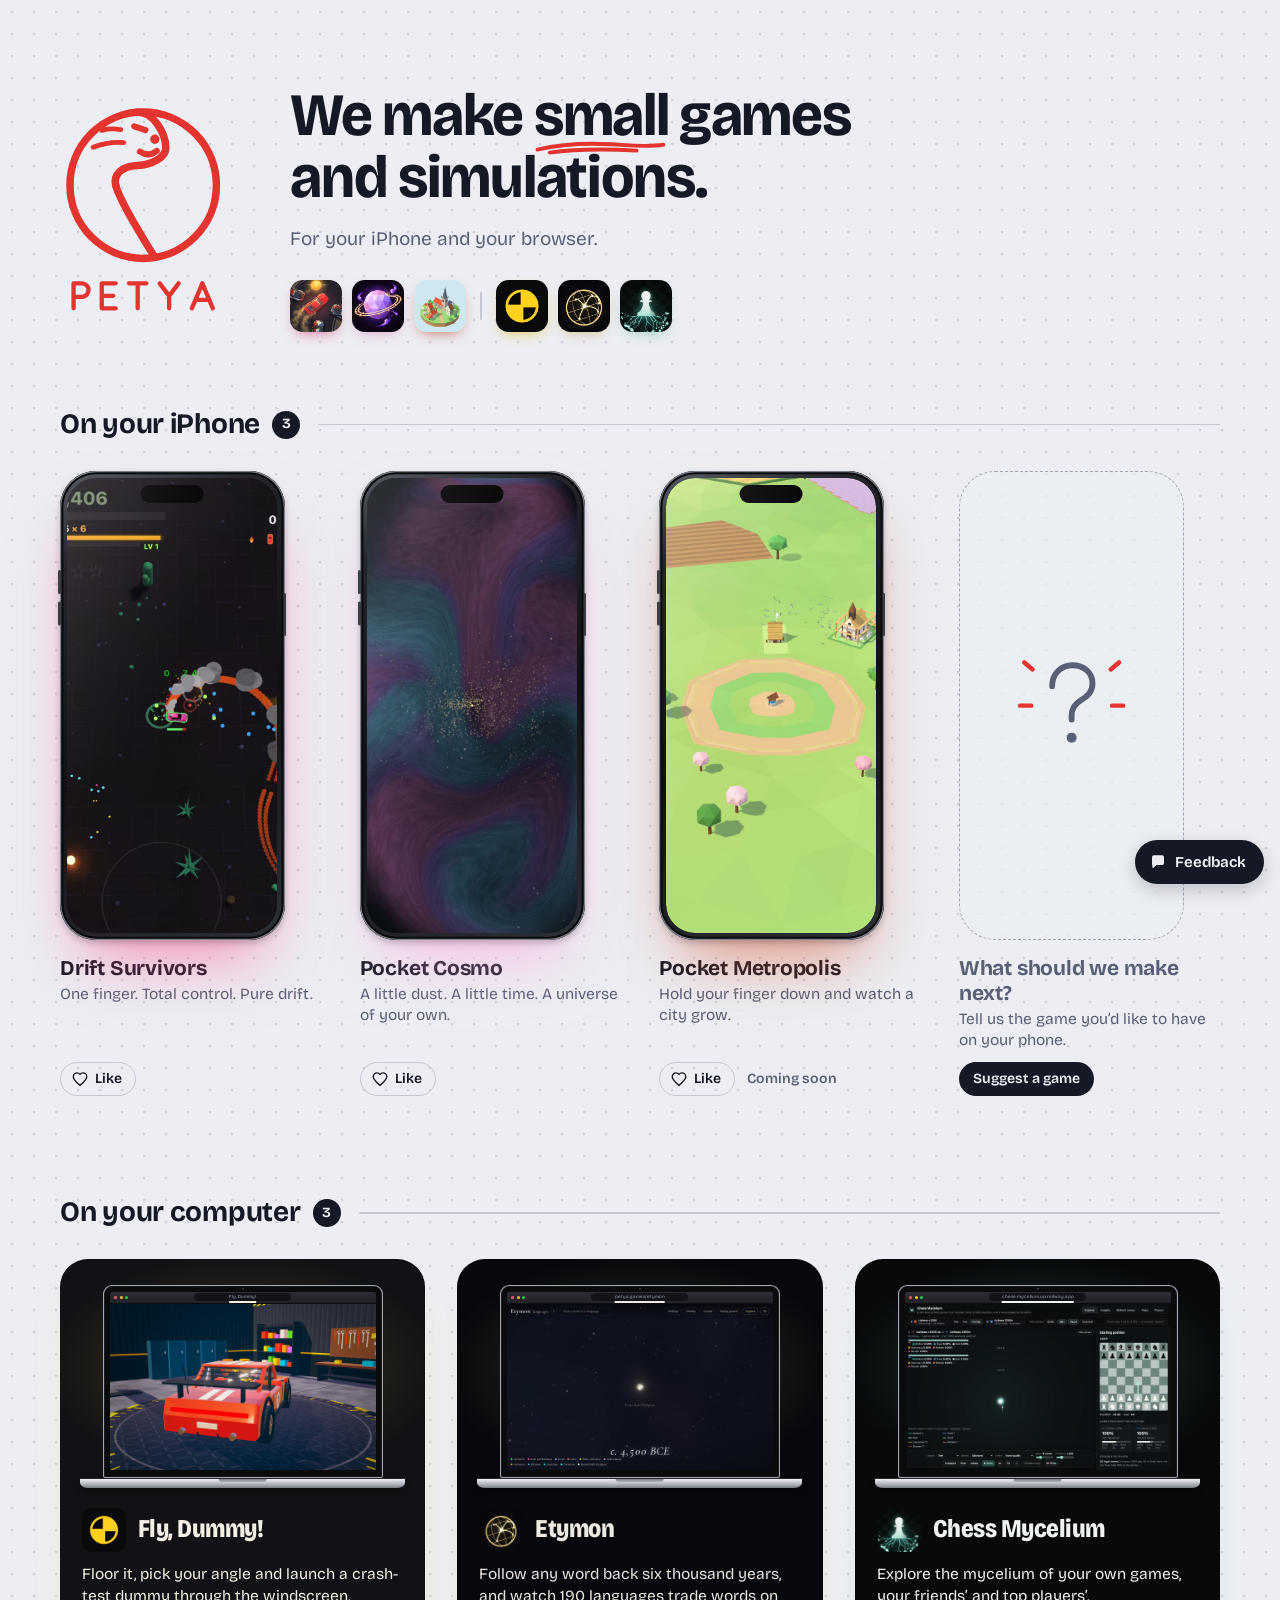
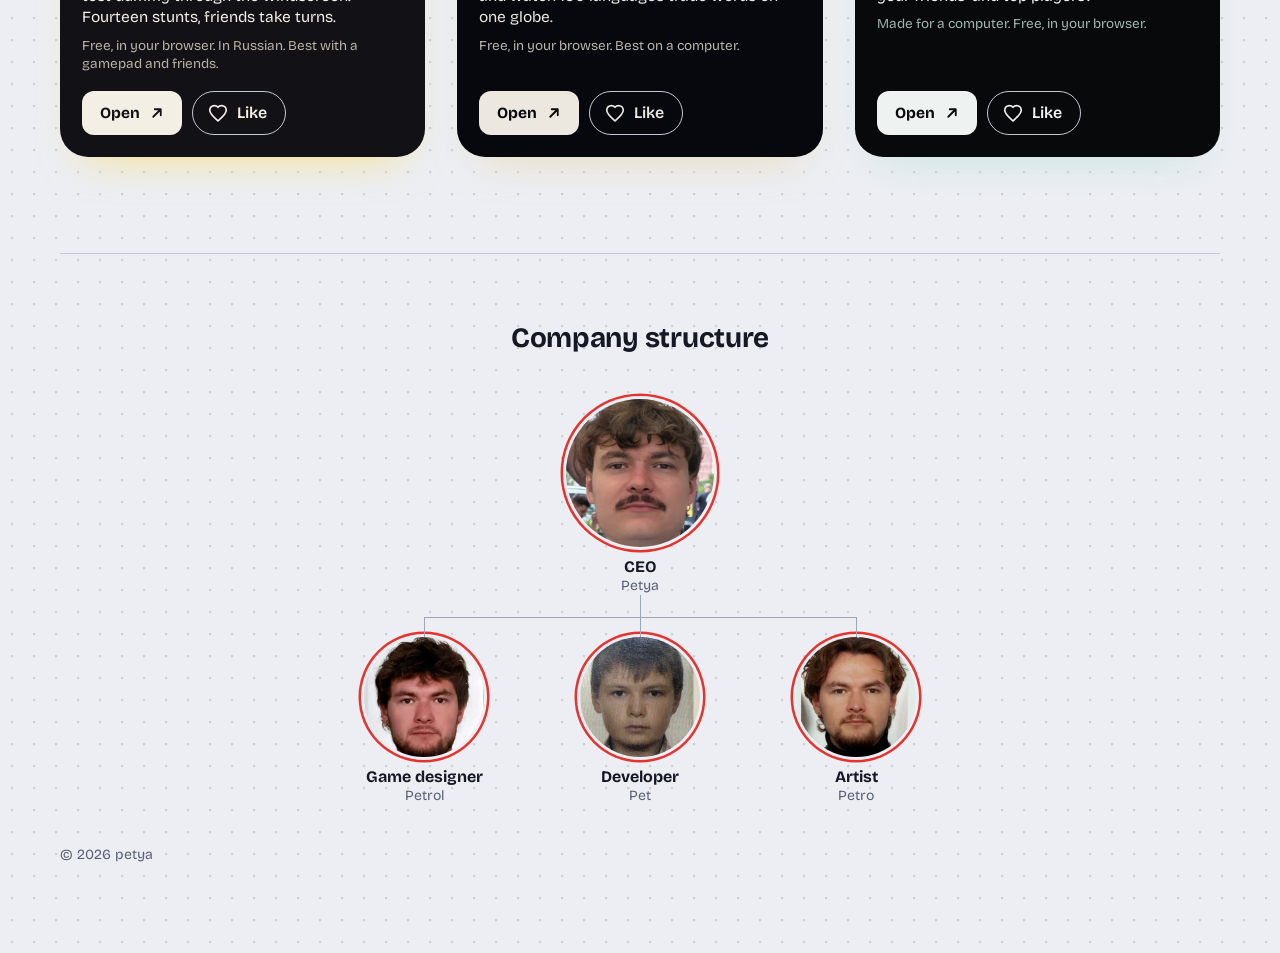
==== commit 0507c657: "New header, dotted background, next-game slot, new icons - Header: logo beside a big line with a mar" ====
--- a/index.html
+++ b/index.html
@@ -23,7 +23,7 @@
 <link rel="preconnect" href="https://fonts.googleapis.com">
 <link rel="preconnect" href="https://fonts.gstatic.com" crossorigin>
 <link rel="stylesheet" href="https://fonts.googleapis.com/css2?family=Bricolage+Grotesque:opsz,wdth,wght@12..96,75..100,400..800&display=swap">
-<link rel="stylesheet" href="/assets/site.css?v=b26a6030a0">
+<link rel="stylesheet" href="/assets/site.css?v=a0c510112e">
 <script>(() => {
   const query = new URLSearchParams(location.search);
   const off = query.has("notrack");
@@ -44,16 +44,28 @@
 })();</script>
 <script defer src="https://cloud.umami.is/script.js" data-website-id="434da60d-2257-483d-8dd3-50d081fe6aae" data-domains="petya.games"></script>
 <script src="/assets/site.js?v=9407c98bf6" defer></script>
-<script src="/assets/feedback.js?v=506a0fff24" defer></script>
+<script src="/assets/feedback.js?v=33ae523cbe" defer></script>
 </head>
 <body class="home">
 <div id="home">
   <header class="intro wrap">
     <h1 class="logo"><span class="sr-only">petya</span><svg xmlns="http://www.w3.org/2000/svg" viewBox="0 0 100 128" aria-hidden="true" focusable="false"><g fill="none" stroke="currentColor" stroke-linecap="round" stroke-linejoin="round"><circle cx="50" cy="50" r="44" stroke-width="4.5"/><path d="M57 93.4C51.5 84.5 36.5 61 33.6 50.5" stroke-width="4.5"/><g class="logo-head"><path d="M33.6 50.5C31.6 43.3 37.5 38.6 46.5 38.2C55 37.8 63.8 33.5 63.6 27.2C63.4 19.2 56.2 5.3 46.2 6.2" stroke-width="4.5"/><path d="M36.5 16.6C32.5 15.9 28.8 16 25.2 17" stroke-width="2.97"/><path d="M38.2 24.4C32 23.9 25.8 24.9 20 27.2" stroke-width="2.97"/><path d="M44.6 14.6L51.4 16.9" stroke-width="3.6"/><path d="M58.2 29.4Q53.2 33.4 48 29.8" stroke-width="3.6"/><circle cx="57" cy="22.4" r="2.81" fill="currentColor" stroke="none"/></g></g><path d="M8.15 124V109H13.1A4.05 4.05 0 0 1 13.1 117.1H8.15M33.5 109H25.1V124H33.5M25.1 116.5H32M41.45 109H51.95M46.7 109V124M59.9 109L65.6 116.5L71.3 109M65.6 116.5V124M79.25 124L85.55 109L91.85 124M81.39 118.9H89.7" fill="none" stroke="currentColor" stroke-width="2.6" stroke-linecap="round" stroke-linejoin="round"/></svg></h1>
-    <p class="intro__line">We make small games and simulations.</p>
+    <div class="intro__text">
+      <p class="intro__line">We make <span class="scribble">small</span> games and simulations.</p>
+      <p class="intro__sub">For your iPhone and your browser.</p>
+      <nav class="dock" aria-label="All games">
+        <a class="dock__app" href="/games/drift-survivors/" style="--accent: #ff4d8d"><img src="/media/drift-survivors/icon.webp?v=0a94f696ab" width="52" height="52" alt=""><span class="dock__name">Drift Survivors</span></a>
+        <a class="dock__app" href="/games/pocket-cosmo/" style="--accent: #ff9bd8"><img src="/media/pocket-cosmo/icon.webp?v=6df465f9a8" width="52" height="52" alt=""><span class="dock__name">Pocket Cosmo</span></a>
+        <a class="dock__app" href="/games/pocket-metropolis/" style="--accent: #d9532f"><img src="/media/pocket-metropolis/icon.webp?v=5acbf1bac3" width="52" height="52" alt=""><span class="dock__name">Pocket Metropolis</span></a>
+        <span class="dock__gap" aria-hidden="true"></span>
+        <a class="dock__app" href="/games/leti-maneken/" style="--accent: #ffd21f"><img src="/media/leti-maneken/icon.webp?v=d17b16fcb8" width="52" height="52" alt=""><span class="dock__name">Fly, Dummy!</span></a>
+        <a class="dock__app" href="/games/etymon/" style="--accent: #e8c77a"><img src="/media/etymon/icon.webp?v=c926f02e34" width="52" height="52" alt=""><span class="dock__name">Etymon</span></a>
+        <a class="dock__app" href="/games/chess-mycelium/" style="--accent: #9fd8cb"><img src="/media/chess-mycelium/icon.webp?v=5705854c25" width="52" height="52" alt=""><span class="dock__name">Chess Mycelium</span></a>
+      </nav>
+    </div>
   </header>
   <main class="wrap">
-    <h2 class="shelf-title" id="phone-title">On your iPhone</h2>
+    <h2 class="shelf-title" id="phone-title">On your iPhone <span class="shelf-title__count" aria-hidden="true">3</span></h2>
     <section class="library" aria-labelledby="phone-title">
       <article class="tile" style="--accent: #ff4d8d">
         <a class="tile__link" href="/games/drift-survivors/">
@@ -69,7 +81,7 @@
           <h2 class="tile__title">Pocket Cosmo</h2>
           <p class="tile__line">A little dust. A little time. A universe of your own.</p>
         </a>
-        <div class="tile__foot"><button class="like" type="button" data-like="pocket-cosmo" data-name="Pocket Cosmo" aria-pressed="false" aria-label="Like Pocket Cosmo"><svg class="like__heart" viewBox="0 0 24 24" aria-hidden="true"><path d="M12 20.6l-1.3-1.2C5.9 15.1 3 12.4 3 8.9 3 6.1 5.2 3.9 8 3.9c1.6 0 3.1.7 4 1.9.9-1.2 2.4-1.9 4-1.9 2.8 0 5 2.2 5 5 0 3.5-2.9 6.2-7.7 10.5L12 20.6z"/></svg><span class="like__count">Like</span></button><span class="tile__badge tile__badge--new">Now worldwide</span></div>
+        <div class="tile__foot"><button class="like" type="button" data-like="pocket-cosmo" data-name="Pocket Cosmo" aria-pressed="false" aria-label="Like Pocket Cosmo"><svg class="like__heart" viewBox="0 0 24 24" aria-hidden="true"><path d="M12 20.6l-1.3-1.2C5.9 15.1 3 12.4 3 8.9 3 6.1 5.2 3.9 8 3.9c1.6 0 3.1.7 4 1.9.9-1.2 2.4-1.9 4-1.9 2.8 0 5 2.2 5 5 0 3.5-2.9 6.2-7.7 10.5L12 20.6z"/></svg><span class="like__count">Like</span></button></div>
       </article>
       <article class="tile" style="--accent: #d9532f">
         <a class="tile__link" href="/games/pocket-metropolis/">
@@ -79,9 +91,15 @@
         </a>
         <div class="tile__foot"><button class="like" type="button" data-like="pocket-metropolis" data-name="Pocket Metropolis" aria-pressed="false" aria-label="Like Pocket Metropolis"><svg class="like__heart" viewBox="0 0 24 24" aria-hidden="true"><path d="M12 20.6l-1.3-1.2C5.9 15.1 3 12.4 3 8.9 3 6.1 5.2 3.9 8 3.9c1.6 0 3.1.7 4 1.9.9-1.2 2.4-1.9 4-1.9 2.8 0 5 2.2 5 5 0 3.5-2.9 6.2-7.7 10.5L12 20.6z"/></svg><span class="like__count">Like</span></button><span class="tile__badge">Coming soon</span></div>
       </article>
+      <article class="tile tile--next">
+        <div class="tile__stage"><div class="phone-wrap"><div class="slot"><svg class="slot__art" viewBox="0 0 100 100" aria-hidden="true" focusable="false"><path class="slot__q" d="M36 36c0-9 6.5-15 14.5-15C59 21 65 26.5 65 34c0 6.5-4 9.6-8.6 12.4C52.4 48.8 50 51.6 50 57v3" /><circle class="slot__dot" cx="50" cy="73" r="3.6" /><path class="slot__spark" d="M22 24l-6-5M78 24l6-5M21 50h-8M79 50h8" /></svg></div></div></div>
+        <h2 class="tile__title">What should we make next?</h2>
+        <p class="tile__line">Tell us the game you’d like to have on your phone.</p>
+        <div class="tile__foot"><button class="suggest" type="button" data-feedback="other">Suggest a game</button></div>
+      </article>
     </section>
     <section class="desk" aria-labelledby="desk-title">
-      <h2 class="shelf-title" id="desk-title">On your computer</h2>
+      <h2 class="shelf-title" id="desk-title">On your computer <span class="shelf-title__count" aria-hidden="true">3</span></h2>
       <div class="desk__shelf">
         <article class="feature" style="--bg: #121216; --ink: #f4efe4; --soft: #b9b3a6; --accent: #ffd21f">
           <a class="feature__stage" href="/games/leti-maneken/" tabindex="-1" aria-hidden="true"><div class="laptop-wrap"><div class="laptop"><div class="laptop__lid"><div class="laptop__screen"><div class="browser__bar" aria-hidden="true"><span class="browser__dots"><i></i><i></i><i></i></span><span class="browser__url">Fly, Dummy!</span></div><div class="browser__screen"><video data-loop muted playsinline loop preload="metadata" poster="/media/leti-maneken/poster.jpg?v=24b5f2eda1" data-still="/media/leti-maneken/still.jpg?v=86de783e93" aria-hidden="true"><source src="/media/leti-maneken/loop-1280.mp4?v=fd7f697d98" type="video/mp4"></video></div></div></div><div class="laptop__base"></div></div></div></a>
@@ -95,7 +113,7 @@
         <article class="feature" style="--bg: #07080d; --ink: #ece8df; --soft: #b9b4a8; --accent: #e8c77a">
           <a class="feature__stage" href="/games/etymon/" tabindex="-1" aria-hidden="true"><div class="laptop-wrap"><div class="laptop"><div class="laptop__lid"><div class="laptop__screen"><div class="browser__bar" aria-hidden="true"><span class="browser__dots"><i></i><i></i><i></i></span><span class="browser__url">petya.games/etymon</span></div><div class="browser__screen"><video data-loop muted playsinline loop preload="metadata" poster="/media/etymon/poster.jpg?v=f26e87d27b" data-still="/media/etymon/still.jpg?v=1f428250ea" aria-hidden="true"><source src="/media/etymon/loop-1280.mp4?v=61badbacb2" type="video/mp4"></video></div></div></div><div class="laptop__base"></div></div></div></a>
           <div class="feature__text">
-            <div class="feature__head"><img class="feature__icon" src="/media/etymon/icon.webp?v=12d10c0370" width="44" height="44" alt=""><h3 class="feature__title"><a href="/games/etymon/">Etymon</a></h3></div>
+            <div class="feature__head"><img class="feature__icon" src="/media/etymon/icon.webp?v=c926f02e34" width="44" height="44" alt=""><h3 class="feature__title"><a href="/games/etymon/">Etymon</a></h3></div>
             <p class="feature__line">Follow any word back six thousand years, and watch 190 languages trade words on one globe.</p>
             <p class="feature__note">Free, in your browser. Best on a computer.</p>
             <div class="feature__actions"><a class="open-web" href="https://petya.games/etymon/" data-event="open-web" data-game="etymon" aria-label="Open Etymon">Open<svg viewBox="0 0 24 24" aria-hidden="true" focusable="false"><path d="M7 17 17 7M9 7h8v8"/></svg></a><button class="like like--big" type="button" data-like="etymon" data-name="Etymon" aria-pressed="false" aria-label="Like Etymon"><svg class="like__heart" viewBox="0 0 24 24" aria-hidden="true"><path d="M12 20.6l-1.3-1.2C5.9 15.1 3 12.4 3 8.9 3 6.1 5.2 3.9 8 3.9c1.6 0 3.1.7 4 1.9.9-1.2 2.4-1.9 4-1.9 2.8 0 5 2.2 5 5 0 3.5-2.9 6.2-7.7 10.5L12 20.6z"/></svg><span class="like__count">Like</span></button></div>
@@ -104,7 +122,7 @@
         <article class="feature" style="--bg: #07090b; --ink: #eef3f1; --soft: #a3b5b0; --accent: #9fd8cb">
           <a class="feature__stage" href="/games/chess-mycelium/" tabindex="-1" aria-hidden="true"><div class="laptop-wrap"><div class="laptop"><div class="laptop__lid"><div class="laptop__screen"><div class="browser__bar" aria-hidden="true"><span class="browser__dots"><i></i><i></i><i></i></span><span class="browser__url">chess-mycelium.up.railway.app</span></div><div class="browser__screen"><video data-loop muted playsinline loop preload="metadata" poster="/media/chess-mycelium/poster.jpg?v=232186a459" data-still="/media/chess-mycelium/still.jpg?v=3d48bbb2ff" aria-hidden="true"><source src="/media/chess-mycelium/loop-1280.mp4?v=06bb615168" type="video/mp4"></video></div></div></div><div class="laptop__base"></div></div></div></a>
           <div class="feature__text">
-            <div class="feature__head"><img class="feature__icon" src="/media/chess-mycelium/icon.webp?v=b7d57a5b0b" width="44" height="44" alt=""><h3 class="feature__title"><a href="/games/chess-mycelium/">Chess Mycelium</a></h3></div>
+            <div class="feature__head"><img class="feature__icon" src="/media/chess-mycelium/icon.webp?v=5705854c25" width="44" height="44" alt=""><h3 class="feature__title"><a href="/games/chess-mycelium/">Chess Mycelium</a></h3></div>
             <p class="feature__line">Explore the mycelium of your own games, your friends’ and top players’.</p>
             <p class="feature__note">Made for a computer. Free, in your browser.</p>
             <div class="feature__actions"><a class="open-web" href="https://chess-mycelium.up.railway.app/" data-event="open-web" data-game="chess-mycelium" aria-label="Open Chess Mycelium">Open<svg viewBox="0 0 24 24" aria-hidden="true" focusable="false"><path d="M7 17 17 7M9 7h8v8"/></svg></a><button class="like like--big" type="button" data-like="chess-mycelium" data-name="Chess Mycelium" aria-pressed="false" aria-label="Like Chess Mycelium"><svg class="like__heart" viewBox="0 0 24 24" aria-hidden="true"><path d="M12 20.6l-1.3-1.2C5.9 15.1 3 12.4 3 8.9 3 6.1 5.2 3.9 8 3.9c1.6 0 3.1.7 4 1.9.9-1.2 2.4-1.9 4-1.9 2.8 0 5 2.2 5 5 0 3.5-2.9 6.2-7.7 10.5L12 20.6z"/></svg><span class="like__count">Like</span></button></div>
@@ -188,8 +206,8 @@
       <ul class="more__list">
         <li><a href="/games/pocket-cosmo/"><img src="/media/pocket-cosmo/icon.webp?v=6df465f9a8" width="56" height="56" alt=""><span>Pocket Cosmo</span></a></li>
         <li><a href="/games/pocket-metropolis/"><img src="/media/pocket-metropolis/icon.webp?v=5acbf1bac3" width="56" height="56" alt=""><span>Pocket Metropolis</span></a></li>
-        <li><a href="/games/etymon/"><img src="/media/etymon/icon.webp?v=12d10c0370" width="56" height="56" alt=""><span>Etymon</span></a></li>
-        <li><a href="/games/chess-mycelium/"><img src="/media/chess-mycelium/icon.webp?v=b7d57a5b0b" width="56" height="56" alt=""><span>Chess Mycelium</span></a></li>
+        <li><a href="/games/etymon/"><img src="/media/etymon/icon.webp?v=c926f02e34" width="56" height="56" alt=""><span>Etymon</span></a></li>
+        <li><a href="/games/chess-mycelium/"><img src="/media/chess-mycelium/icon.webp?v=5705854c25" width="56" height="56" alt=""><span>Chess Mycelium</span></a></li>
       </ul>
     </nav>
   </main>
@@ -221,8 +239,8 @@
       <ul class="more__list">
         <li><a href="/games/drift-survivors/"><img src="/media/drift-survivors/icon.webp?v=0a94f696ab" width="56" height="56" alt=""><span>Drift Survivors</span></a></li>
         <li><a href="/games/pocket-metropolis/"><img src="/media/pocket-metropolis/icon.webp?v=5acbf1bac3" width="56" height="56" alt=""><span>Pocket Metropolis</span></a></li>
-        <li><a href="/games/etymon/"><img src="/media/etymon/icon.webp?v=12d10c0370" width="56" height="56" alt=""><span>Etymon</span></a></li>
-        <li><a href="/games/chess-mycelium/"><img src="/media/chess-mycelium/icon.webp?v=b7d57a5b0b" width="56" height="56" alt=""><span>Chess Mycelium</span></a></li>
+        <li><a href="/games/etymon/"><img src="/media/etymon/icon.webp?v=c926f02e34" width="56" height="56" alt=""><span>Etymon</span></a></li>
+        <li><a href="/games/chess-mycelium/"><img src="/media/chess-mycelium/icon.webp?v=5705854c25" width="56" height="56" alt=""><span>Chess Mycelium</span></a></li>
       </ul>
     </nav>
   </main>
@@ -253,8 +271,8 @@
       <ul class="more__list">
         <li><a href="/games/drift-survivors/"><img src="/media/drift-survivors/icon.webp?v=0a94f696ab" width="56" height="56" alt=""><span>Drift Survivors</span></a></li>
         <li><a href="/games/pocket-cosmo/"><img src="/media/pocket-cosmo/icon.webp?v=6df465f9a8" width="56" height="56" alt=""><span>Pocket Cosmo</span></a></li>
-        <li><a href="/games/etymon/"><img src="/media/etymon/icon.webp?v=12d10c0370" width="56" height="56" alt=""><span>Etymon</span></a></li>
-        <li><a href="/games/chess-mycelium/"><img src="/media/chess-mycelium/icon.webp?v=b7d57a5b0b" width="56" height="56" alt=""><span>Chess Mycelium</span></a></li>
+        <li><a href="/games/etymon/"><img src="/media/etymon/icon.webp?v=c926f02e34" width="56" height="56" alt=""><span>Etymon</span></a></li>
+        <li><a href="/games/chess-mycelium/"><img src="/media/chess-mycelium/icon.webp?v=5705854c25" width="56" height="56" alt=""><span>Chess Mycelium</span></a></li>
       </ul>
     </nav>
   </main>
--- a/assets/site.css
+++ b/assets/site.css
@@ -62,16 +62,83 @@
 
 /* ---------- Library (home) ---------- */
 
-.intro { padding-block: clamp(28px, 7vw, 76px) clamp(28px, 5vw, 56px); }
-
-.logo { margin: 0 0 clamp(18px, 2.4vw, 28px); color: var(--brand); line-height: 0; }
-.logo svg { display: block; width: clamp(104px, 12vw, 148px); height: auto; overflow: visible; }
+/* The library sits on dotted paper: a faint grid in ink, like a notebook page games get sketched on */
+body.home {
+  background:
+    radial-gradient(circle at 1px 1px, color-mix(in srgb, var(--ink) 14%, transparent) 1.1px, transparent 1.7px) 11px 11px / 22px 22px,
+    var(--paper);
+}
+
+.intro {
+  display: grid;
+  grid-template-columns: auto minmax(0, 1fr);
+  align-items: center;
+  gap: clamp(24px, 5vw, 64px);
+  padding-block: clamp(28px, 7vw, 84px) clamp(36px, 6vw, 72px);
+}
+
+.logo { margin: 0; color: var(--brand); line-height: 0; }
+.logo svg { display: block; width: clamp(96px, 13vw, 168px); height: auto; overflow: visible; }
 
 .intro__line {
   margin: 0;
-  max-width: 30ch;
-  font-size: clamp(19px, 2.3vw, 25px);
-  line-height: 1.3;
+  max-width: 18ch;
+  font-size: clamp(30px, 5vw, 60px);
+  font-weight: 720;
+  font-stretch: 96%;
+  line-height: 1.04;
+  letter-spacing: -0.022em;
+  text-wrap: balance;
+}
+
+/* "small", underlined by hand in the logo's marker red */
+.scribble {
+  padding-bottom: 0.06em;
+  background: url("data:image/svg+xml,%3Csvg xmlns='http://www.w3.org/2000/svg' viewBox='0 0 120 14' preserveAspectRatio='none'%3E%3Cpath d='M3 9.5C22 5.5 48 4 70 5.2c15 .8 30 2.4 46 .4M14 12c20-2.6 46-3.4 78-1.6' fill='none' stroke='%23e3342f' stroke-width='3.2' stroke-linecap='round'/%3E%3C/svg%3E") left bottom / 100% 0.28em no-repeat;
+}
+
+.intro__sub { margin: clamp(10px, 1.4vw, 16px) 0 0; color: var(--ink-2); font-size: clamp(16px, 1.6vw, 19px); }
+
+/* Every game's icon in a row under the line: a quick way in, and a count of what's on the shelves */
+.dock { display: flex; flex-wrap: wrap; align-items: center; gap: 10px; margin-top: clamp(18px, 2.6vw, 28px); }
+.dock__app { position: relative; display: block; border-radius: 24%; line-height: 0; }
+.dock__app img {
+  display: block;
+  width: clamp(42px, 4.6vw, 52px);
+  height: auto;
+  border-radius: 24%;
+  box-shadow: 0 1px 0 rgb(255 255 255 / 0.6) inset, 0 6px 14px -6px color-mix(in srgb, var(--accent) 70%, rgb(21 25 37 / 0.4));
+  transition: transform 0.2s cubic-bezier(0.3, 1.4, 0.5, 1);
+}
+.dock__gap { width: 1.5px; height: 28px; margin-inline: 4px; border-radius: 2px; background: var(--line); }
+/* the name floats above an icon while it is pointed at */
+.dock__name {
+  position: absolute;
+  bottom: calc(100% + 8px);
+  left: 50%;
+  padding: 5px 9px;
+  border-radius: 8px;
+  background: var(--ink);
+  color: var(--paper);
+  font-size: 13px;
+  font-weight: 650;
+  line-height: 1;
+  white-space: nowrap;
+  opacity: 0;
+  transform: translate(-50%, 4px);
+  transition: opacity 0.15s, transform 0.15s;
+  pointer-events: none;
+}
+@media (hover: hover) {
+  .dock__app:hover img { transform: translateY(-4px) rotate(-4deg); }
+  .dock__app:hover .dock__name { opacity: 1; transform: translate(-50%, 0); }
+}
+.keyboard .dock__app:focus-visible .dock__name { opacity: 1; transform: translate(-50%, 0); }
+.dock__app:active img { transform: scale(0.92); }
+
+@media (max-width: 640px) {
+  .intro { grid-template-columns: minmax(0, 1fr); gap: 22px; }
+  .logo svg { width: 92px; }
 }
 
 .intro__links { display: flex; flex-wrap: wrap; gap: 6px 20px; margin: 12px 0 0; }
@@ -90,7 +157,8 @@
 
 .tile { display: flex; flex-direction: column; }
 
-.tile__link { display: block; color: inherit; text-decoration: none; }
+/* the link grows to the tile's full height, so hearts line up whether a line takes one row or two */
+.tile__link { display: block; flex: 1; color: inherit; text-decoration: none; }
 
 .tile__stage { margin-bottom: 16px; }
 .tile .phone-wrap { width: 86%; }
@@ -112,15 +180,6 @@
 .tile__foot:empty { display: none; }
 
 .tile__badge { color: var(--ink-2); font-size: 14px; font-weight: 600; }
-/* news about a game (a wider release): a pill in its accent */
-.tile__badge--new {
-  padding: 6px 11px;
-  border-radius: 99px;
-  background: color-mix(in srgb, var(--accent) 30%, transparent);
-  color: var(--ink);
-  font-size: 13px;
-  line-height: 1;
-}
 
 /* An item with no clip yet: a dashed slot the size of a phone, with a small branching drawing in it */
 .slot {
@@ -132,6 +191,48 @@
   color: var(--ink-2);
 }
 .slot::before { content: ""; display: block; aspect-ratio: 9 / 19.5; }
+/* The empty place at the end of the phone shelf: a hand-drawn question mark, and a way to ask for a game */
+.slot__art {
+  position: absolute;
+  inset: 0;
+  margin: auto;
+  width: 62cqi;
+  height: 62cqi;
+  fill: none;
+  stroke: currentColor;
+  stroke-width: 4.2;
+  stroke-linecap: round;
+  stroke-linejoin: round;
+}
+.slot__dot { fill: currentColor; stroke: none; }
+.slot__spark { stroke: var(--brand); stroke-width: 3.2; }
+.tile--next .slot { outline-color: var(--line-strong); background: color-mix(in srgb, var(--paper) 70%, transparent); }
+@media (prefers-reduced-motion: no-preference) {
+  .slot__art { animation: slot-bob 3.2s ease-in-out infinite; transform-origin: 50% 60%; }
+}
+@keyframes slot-bob {
+  50% { transform: translateY(-3%) rotate(-3deg); }
+}
+.tile--next .tile__title { color: var(--ink-2); }
+
+.suggest {
+  display: inline-flex;
+  align-items: center;
+  height: 34px;
+  padding: 0 14px;
+  border: 0;
+  border-radius: 99px;
+  background: var(--ink);
+  color: var(--paper);
+  font: 650 14px/1 var(--font);
+  cursor: pointer;
+  transition: transform 0.15s;
+}
+.suggest:active { transform: scale(0.95); }
+@media (hover: hover) {
+  .suggest:hover { transform: translateY(-1px); }
+}
+
 .mycelium {
   position: absolute;
   top: 9cqi;
@@ -547,7 +648,31 @@
 
 /* ---------- Shelves (library): a heading over each kind, phone games first, then things for a computer ---------- */
 
-.shelf-title { margin: 0 0 clamp(16px, 2.6vw, 26px); font-size: clamp(22px, 2.4vw, 28px); font-weight: 700; letter-spacing: -0.01em; }
+/* a heading, how many are on the shelf, then the shelf's edge running to the side of the page */
+.shelf-title {
+  display: flex;
+  align-items: center;
+  gap: 12px;
+  margin: 0 0 clamp(16px, 2.6vw, 26px);
+  font-size: clamp(22px, 2.4vw, 28px);
+  font-weight: 700;
+  letter-spacing: -0.01em;
+}
+.shelf-title::after { content: ""; flex: 1; height: 1.5px; margin-left: 6px; border-radius: 2px; background: var(--line); }
+.shelf-title__count {
+  display: inline-grid;
+  place-items: center;
+  min-width: 28px;
+  height: 28px;
+  padding: 0 8px;
+  border-radius: 99px;
+  background: var(--ink);
+  color: var(--paper);
+  font-size: 14px;
+  font-weight: 700;
+  letter-spacing: 0;
+  font-variant-numeric: tabular-nums;
+}
 
 /* ---------- On your computer (library): web items as a shelf of cards, each in its own colours ---------- */
 /* Cards fill rows of up to three and wrap into new rows as games are added, like boxes on a shop's shelves */
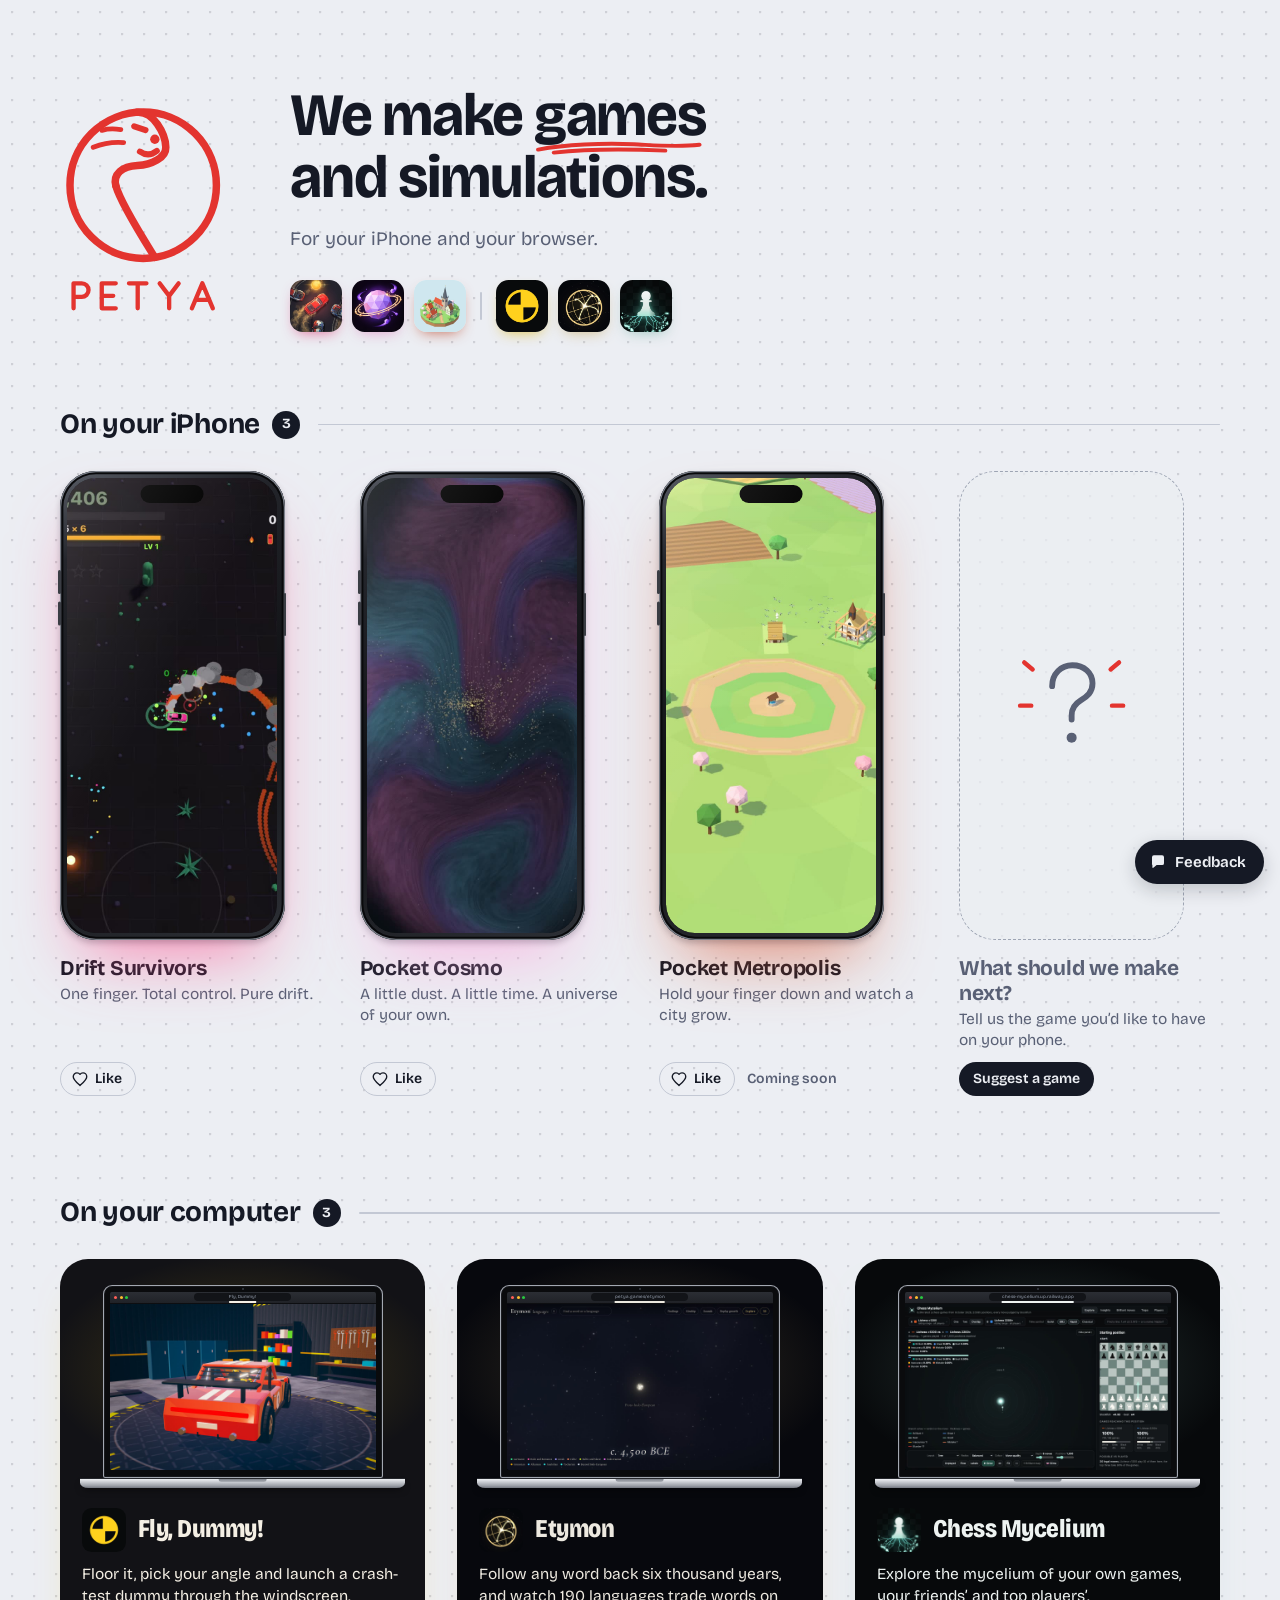
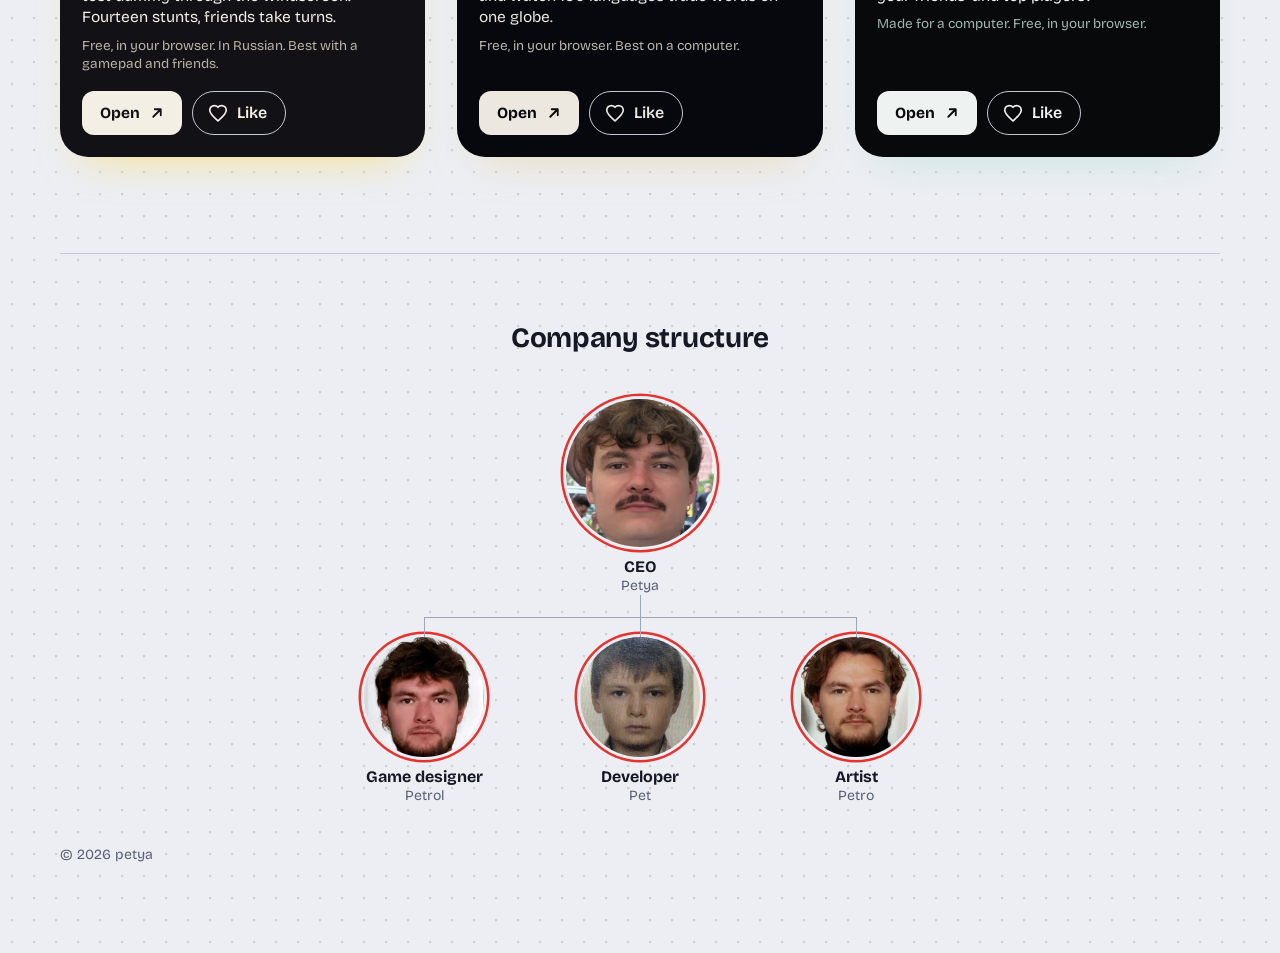
==== commit 390bad30: "Drop "small" from the header line and page titles Co-Authored-By: Claude Opus 5.5 <noreply@anthropic" ====
--- a/index.html
+++ b/index.html
@@ -3,13 +3,13 @@
 <head>
 <meta charset="utf-8">
 <meta name="viewport" content="width=device-width, initial-scale=1, viewport-fit=cover">
-<title>petya: small indie games and simulations for iPhone</title>
+<title>petya: indie games and simulations for iPhone</title>
 <meta name="description" content="Indie iPhone games by petya: Drift Survivors, a one-finger drift racer; Pocket Cosmo, grow stardust into a galaxy; and Pocket Metropolis, watch a city grow.">
 <meta name="theme-color" content="#eceef3">
 <link rel="canonical" href="https://petya.games/">
 <meta property="og:type" content="website">
 <meta property="og:site_name" content="petya">
-<meta property="og:title" content="petya: small indie games and simulations for iPhone">
+<meta property="og:title" content="petya: indie games and simulations for iPhone">
 <meta property="og:description" content="Indie iPhone games by petya: Drift Survivors, a one-finger drift racer; Pocket Cosmo, grow stardust into a galaxy; and Pocket Metropolis, watch a city grow.">
 <meta property="og:url" content="https://petya.games/">
 <meta property="og:image" content="https://petya.games/media/share.jpg?v=63bd54e5e1">
@@ -51,7 +51,7 @@
   <header class="intro wrap">
     <h1 class="logo"><span class="sr-only">petya</span><svg xmlns="http://www.w3.org/2000/svg" viewBox="0 0 100 128" aria-hidden="true" focusable="false"><g fill="none" stroke="currentColor" stroke-linecap="round" stroke-linejoin="round"><circle cx="50" cy="50" r="44" stroke-width="4.5"/><path d="M57 93.4C51.5 84.5 36.5 61 33.6 50.5" stroke-width="4.5"/><g class="logo-head"><path d="M33.6 50.5C31.6 43.3 37.5 38.6 46.5 38.2C55 37.8 63.8 33.5 63.6 27.2C63.4 19.2 56.2 5.3 46.2 6.2" stroke-width="4.5"/><path d="M36.5 16.6C32.5 15.9 28.8 16 25.2 17" stroke-width="2.97"/><path d="M38.2 24.4C32 23.9 25.8 24.9 20 27.2" stroke-width="2.97"/><path d="M44.6 14.6L51.4 16.9" stroke-width="3.6"/><path d="M58.2 29.4Q53.2 33.4 48 29.8" stroke-width="3.6"/><circle cx="57" cy="22.4" r="2.81" fill="currentColor" stroke="none"/></g></g><path d="M8.15 124V109H13.1A4.05 4.05 0 0 1 13.1 117.1H8.15M33.5 109H25.1V124H33.5M25.1 116.5H32M41.45 109H51.95M46.7 109V124M59.9 109L65.6 116.5L71.3 109M65.6 116.5V124M79.25 124L85.55 109L91.85 124M81.39 118.9H89.7" fill="none" stroke="currentColor" stroke-width="2.6" stroke-linecap="round" stroke-linejoin="round"/></svg></h1>
     <div class="intro__text">
-      <p class="intro__line">We make <span class="scribble">small</span> games and simulations.</p>
+      <p class="intro__line">We make <span class="scribble">games</span> and simulations.</p>
       <p class="intro__sub">For your iPhone and your browser.</p>
       <nav class="dock" aria-label="All games">
         <a class="dock__app" href="/games/drift-survivors/" style="--accent: #ff4d8d"><img src="/media/drift-survivors/icon.webp?v=0a94f696ab" width="52" height="52" alt=""><span class="dock__name">Drift Survivors</span></a>
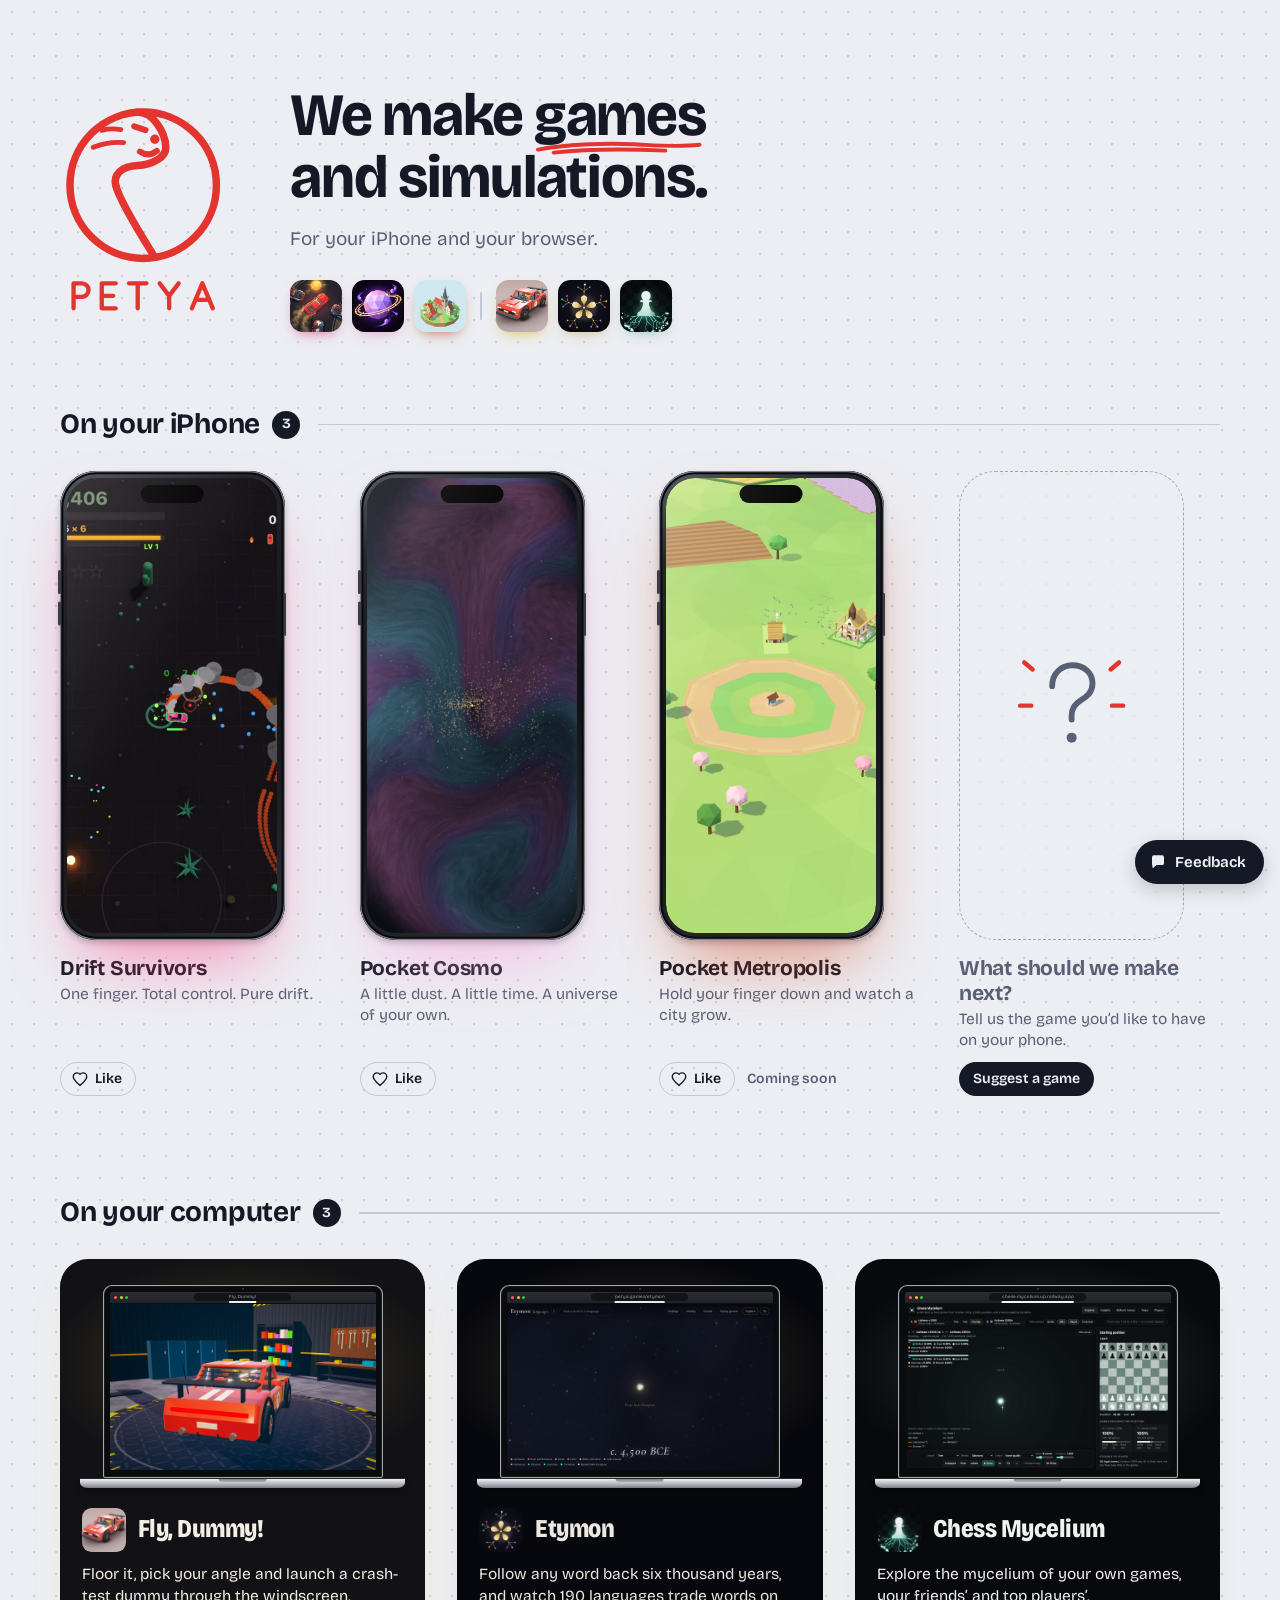
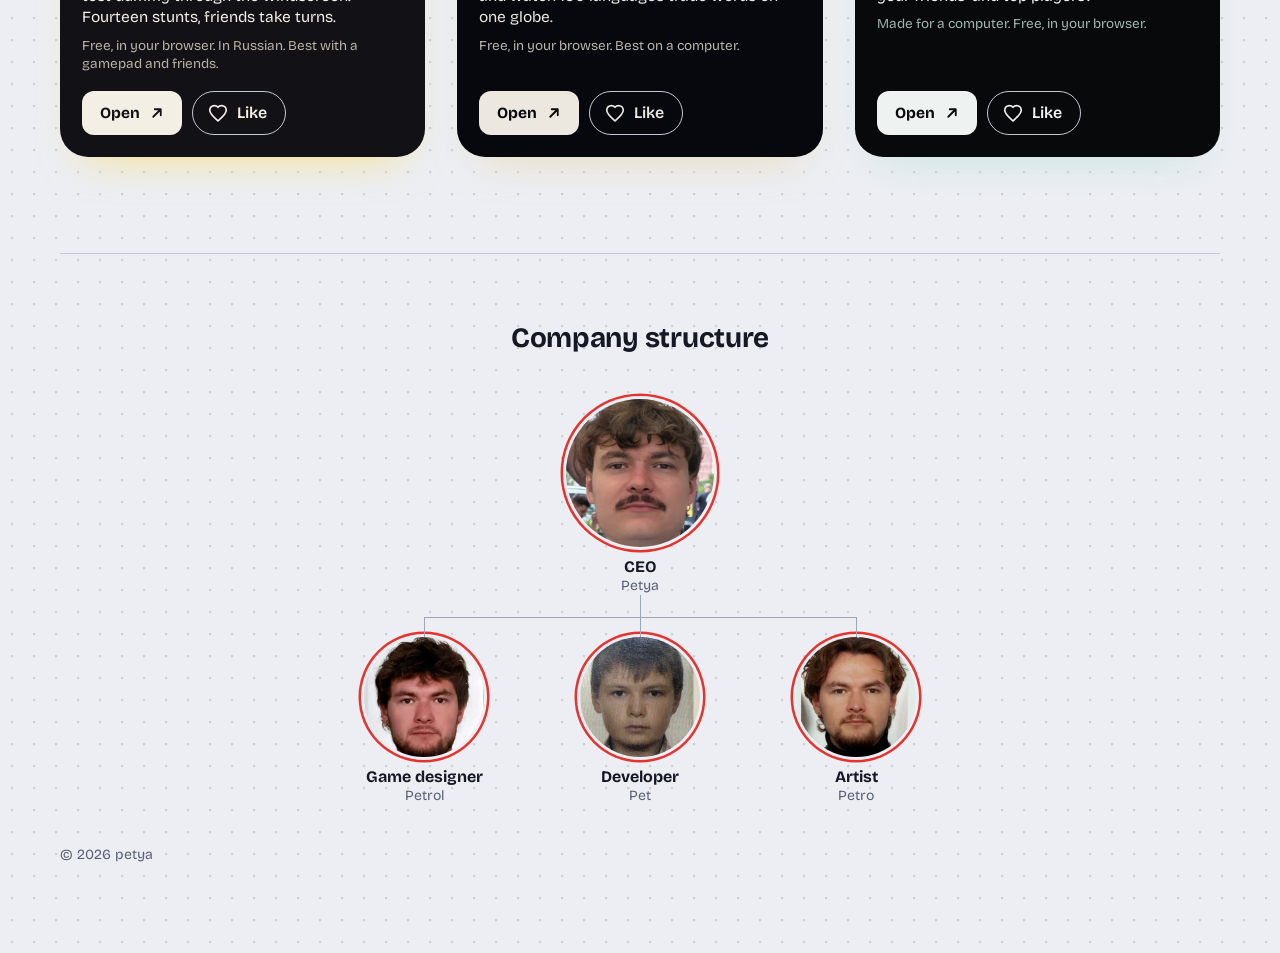
==== commit 91547243: "New icons for Etymon and Fly, Dummy! Etymon: a gold five-petal asterisk, the mark linguists put on a" ====
--- a/index.html
+++ b/index.html
@@ -12,10 +12,10 @@
 <meta property="og:title" content="petya: indie games and simulations for iPhone">
 <meta property="og:description" content="Indie iPhone games by petya: Drift Survivors, a one-finger drift racer; Pocket Cosmo, grow stardust into a galaxy; and Pocket Metropolis, watch a city grow.">
 <meta property="og:url" content="https://petya.games/">
-<meta property="og:image" content="https://petya.games/media/share.jpg?v=63bd54e5e1">
+<meta property="og:image" content="https://petya.games/media/share.jpg?v=f7d6a89022">
 <meta property="og:image:width" content="1200">
 <meta property="og:image:height" content="630">
-<meta property="og:image:alt" content="petya: We make small games and simulations.">
+<meta property="og:image:alt" content="petya: We make games and simulations. For your iPhone and your browser.">
 <meta name="twitter:card" content="summary_large_image">
 <script type="application/ld+json">{"@context":"https://schema.org","@graph":[{"@type":"WebSite","@id":"https://petya.games/#site","url":"https://petya.games/","name":"petya","description":"Indie iPhone games by petya: Drift Survivors, a one-finger drift racer; Pocket Cosmo, grow stardust into a galaxy; and Pocket Metropolis, watch a city grow.","publisher":{"@id":"https://petya.games/#org"}},{"@type":"Organization","@id":"https://petya.games/#org","name":"petya","url":"https://petya.games/","logo":"https://petya.games/assets/apple-touch-icon.png"}]}</script>
 <link rel="icon" href="/assets/favicon.svg" type="image/svg+xml">
@@ -58,8 +58,8 @@
         <a class="dock__app" href="/games/pocket-cosmo/" style="--accent: #ff9bd8"><img src="/media/pocket-cosmo/icon.webp?v=6df465f9a8" width="52" height="52" alt=""><span class="dock__name">Pocket Cosmo</span></a>
         <a class="dock__app" href="/games/pocket-metropolis/" style="--accent: #d9532f"><img src="/media/pocket-metropolis/icon.webp?v=5acbf1bac3" width="52" height="52" alt=""><span class="dock__name">Pocket Metropolis</span></a>
         <span class="dock__gap" aria-hidden="true"></span>
-        <a class="dock__app" href="/games/leti-maneken/" style="--accent: #ffd21f"><img src="/media/leti-maneken/icon.webp?v=d17b16fcb8" width="52" height="52" alt=""><span class="dock__name">Fly, Dummy!</span></a>
-        <a class="dock__app" href="/games/etymon/" style="--accent: #e8c77a"><img src="/media/etymon/icon.webp?v=c926f02e34" width="52" height="52" alt=""><span class="dock__name">Etymon</span></a>
+        <a class="dock__app" href="/games/leti-maneken/" style="--accent: #ffd21f"><img src="/media/leti-maneken/icon.webp?v=76265ecc6b" width="52" height="52" alt=""><span class="dock__name">Fly, Dummy!</span></a>
+        <a class="dock__app" href="/games/etymon/" style="--accent: #e8c77a"><img src="/media/etymon/icon.webp?v=f09419e1cb" width="52" height="52" alt=""><span class="dock__name">Etymon</span></a>
         <a class="dock__app" href="/games/chess-mycelium/" style="--accent: #9fd8cb"><img src="/media/chess-mycelium/icon.webp?v=5705854c25" width="52" height="52" alt=""><span class="dock__name">Chess Mycelium</span></a>
       </nav>
     </div>
@@ -104,7 +104,7 @@
         <article class="feature" style="--bg: #121216; --ink: #f4efe4; --soft: #b9b3a6; --accent: #ffd21f">
           <a class="feature__stage" href="/games/leti-maneken/" tabindex="-1" aria-hidden="true"><div class="laptop-wrap"><div class="laptop"><div class="laptop__lid"><div class="laptop__screen"><div class="browser__bar" aria-hidden="true"><span class="browser__dots"><i></i><i></i><i></i></span><span class="browser__url">Fly, Dummy!</span></div><div class="browser__screen"><video data-loop muted playsinline loop preload="metadata" poster="/media/leti-maneken/poster.jpg?v=24b5f2eda1" data-still="/media/leti-maneken/still.jpg?v=86de783e93" aria-hidden="true"><source src="/media/leti-maneken/loop-1280.mp4?v=fd7f697d98" type="video/mp4"></video></div></div></div><div class="laptop__base"></div></div></div></a>
           <div class="feature__text">
-            <div class="feature__head"><img class="feature__icon" src="/media/leti-maneken/icon.webp?v=d17b16fcb8" width="44" height="44" alt=""><h3 class="feature__title"><a href="/games/leti-maneken/">Fly, Dummy!</a></h3></div>
+            <div class="feature__head"><img class="feature__icon" src="/media/leti-maneken/icon.webp?v=76265ecc6b" width="44" height="44" alt=""><h3 class="feature__title"><a href="/games/leti-maneken/">Fly, Dummy!</a></h3></div>
             <p class="feature__line">Floor it, pick your angle and launch a crash-test dummy through the windscreen. Fourteen stunts, friends take turns.</p>
             <p class="feature__note">Free, in your browser. In Russian. Best with a gamepad and friends.</p>
             <div class="feature__actions"><a class="open-web" href="https://game-production-5b38f1e8.up.railway.app/" data-event="open-web" data-game="leti-maneken" aria-label="Open Fly, Dummy!">Open<svg viewBox="0 0 24 24" aria-hidden="true" focusable="false"><path d="M7 17 17 7M9 7h8v8"/></svg></a><button class="like like--big" type="button" data-like="leti-maneken" data-name="Fly, Dummy!" aria-pressed="false" aria-label="Like Fly, Dummy!"><svg class="like__heart" viewBox="0 0 24 24" aria-hidden="true"><path d="M12 20.6l-1.3-1.2C5.9 15.1 3 12.4 3 8.9 3 6.1 5.2 3.9 8 3.9c1.6 0 3.1.7 4 1.9.9-1.2 2.4-1.9 4-1.9 2.8 0 5 2.2 5 5 0 3.5-2.9 6.2-7.7 10.5L12 20.6z"/></svg><span class="like__count">Like</span></button></div>
@@ -113,7 +113,7 @@
         <article class="feature" style="--bg: #07080d; --ink: #ece8df; --soft: #b9b4a8; --accent: #e8c77a">
           <a class="feature__stage" href="/games/etymon/" tabindex="-1" aria-hidden="true"><div class="laptop-wrap"><div class="laptop"><div class="laptop__lid"><div class="laptop__screen"><div class="browser__bar" aria-hidden="true"><span class="browser__dots"><i></i><i></i><i></i></span><span class="browser__url">petya.games/etymon</span></div><div class="browser__screen"><video data-loop muted playsinline loop preload="metadata" poster="/media/etymon/poster.jpg?v=f26e87d27b" data-still="/media/etymon/still.jpg?v=1f428250ea" aria-hidden="true"><source src="/media/etymon/loop-1280.mp4?v=61badbacb2" type="video/mp4"></video></div></div></div><div class="laptop__base"></div></div></div></a>
           <div class="feature__text">
-            <div class="feature__head"><img class="feature__icon" src="/media/etymon/icon.webp?v=c926f02e34" width="44" height="44" alt=""><h3 class="feature__title"><a href="/games/etymon/">Etymon</a></h3></div>
+            <div class="feature__head"><img class="feature__icon" src="/media/etymon/icon.webp?v=f09419e1cb" width="44" height="44" alt=""><h3 class="feature__title"><a href="/games/etymon/">Etymon</a></h3></div>
             <p class="feature__line">Follow any word back six thousand years, and watch 190 languages trade words on one globe.</p>
             <p class="feature__note">Free, in your browser. Best on a computer.</p>
             <div class="feature__actions"><a class="open-web" href="https://petya.games/etymon/" data-event="open-web" data-game="etymon" aria-label="Open Etymon">Open<svg viewBox="0 0 24 24" aria-hidden="true" focusable="false"><path d="M7 17 17 7M9 7h8v8"/></svg></a><button class="like like--big" type="button" data-like="etymon" data-name="Etymon" aria-pressed="false" aria-label="Like Etymon"><svg class="like__heart" viewBox="0 0 24 24" aria-hidden="true"><path d="M12 20.6l-1.3-1.2C5.9 15.1 3 12.4 3 8.9 3 6.1 5.2 3.9 8 3.9c1.6 0 3.1.7 4 1.9.9-1.2 2.4-1.9 4-1.9 2.8 0 5 2.2 5 5 0 3.5-2.9 6.2-7.7 10.5L12 20.6z"/></svg><span class="like__count">Like</span></button></div>
@@ -206,7 +206,7 @@
       <ul class="more__list">
         <li><a href="/games/pocket-cosmo/"><img src="/media/pocket-cosmo/icon.webp?v=6df465f9a8" width="56" height="56" alt=""><span>Pocket Cosmo</span></a></li>
         <li><a href="/games/pocket-metropolis/"><img src="/media/pocket-metropolis/icon.webp?v=5acbf1bac3" width="56" height="56" alt=""><span>Pocket Metropolis</span></a></li>
-        <li><a href="/games/etymon/"><img src="/media/etymon/icon.webp?v=c926f02e34" width="56" height="56" alt=""><span>Etymon</span></a></li>
+        <li><a href="/games/etymon/"><img src="/media/etymon/icon.webp?v=f09419e1cb" width="56" height="56" alt=""><span>Etymon</span></a></li>
         <li><a href="/games/chess-mycelium/"><img src="/media/chess-mycelium/icon.webp?v=5705854c25" width="56" height="56" alt=""><span>Chess Mycelium</span></a></li>
       </ul>
     </nav>
@@ -239,7 +239,7 @@
       <ul class="more__list">
         <li><a href="/games/drift-survivors/"><img src="/media/drift-survivors/icon.webp?v=0a94f696ab" width="56" height="56" alt=""><span>Drift Survivors</span></a></li>
         <li><a href="/games/pocket-metropolis/"><img src="/media/pocket-metropolis/icon.webp?v=5acbf1bac3" width="56" height="56" alt=""><span>Pocket Metropolis</span></a></li>
-        <li><a href="/games/etymon/"><img src="/media/etymon/icon.webp?v=c926f02e34" width="56" height="56" alt=""><span>Etymon</span></a></li>
+        <li><a href="/games/etymon/"><img src="/media/etymon/icon.webp?v=f09419e1cb" width="56" height="56" alt=""><span>Etymon</span></a></li>
         <li><a href="/games/chess-mycelium/"><img src="/media/chess-mycelium/icon.webp?v=5705854c25" width="56" height="56" alt=""><span>Chess Mycelium</span></a></li>
       </ul>
     </nav>
@@ -271,7 +271,7 @@
       <ul class="more__list">
         <li><a href="/games/drift-survivors/"><img src="/media/drift-survivors/icon.webp?v=0a94f696ab" width="56" height="56" alt=""><span>Drift Survivors</span></a></li>
         <li><a href="/games/pocket-cosmo/"><img src="/media/pocket-cosmo/icon.webp?v=6df465f9a8" width="56" height="56" alt=""><span>Pocket Cosmo</span></a></li>
-        <li><a href="/games/etymon/"><img src="/media/etymon/icon.webp?v=c926f02e34" width="56" height="56" alt=""><span>Etymon</span></a></li>
+        <li><a href="/games/etymon/"><img src="/media/etymon/icon.webp?v=f09419e1cb" width="56" height="56" alt=""><span>Etymon</span></a></li>
         <li><a href="/games/chess-mycelium/"><img src="/media/chess-mycelium/icon.webp?v=5705854c25" width="56" height="56" alt=""><span>Chess Mycelium</span></a></li>
       </ul>
     </nav>
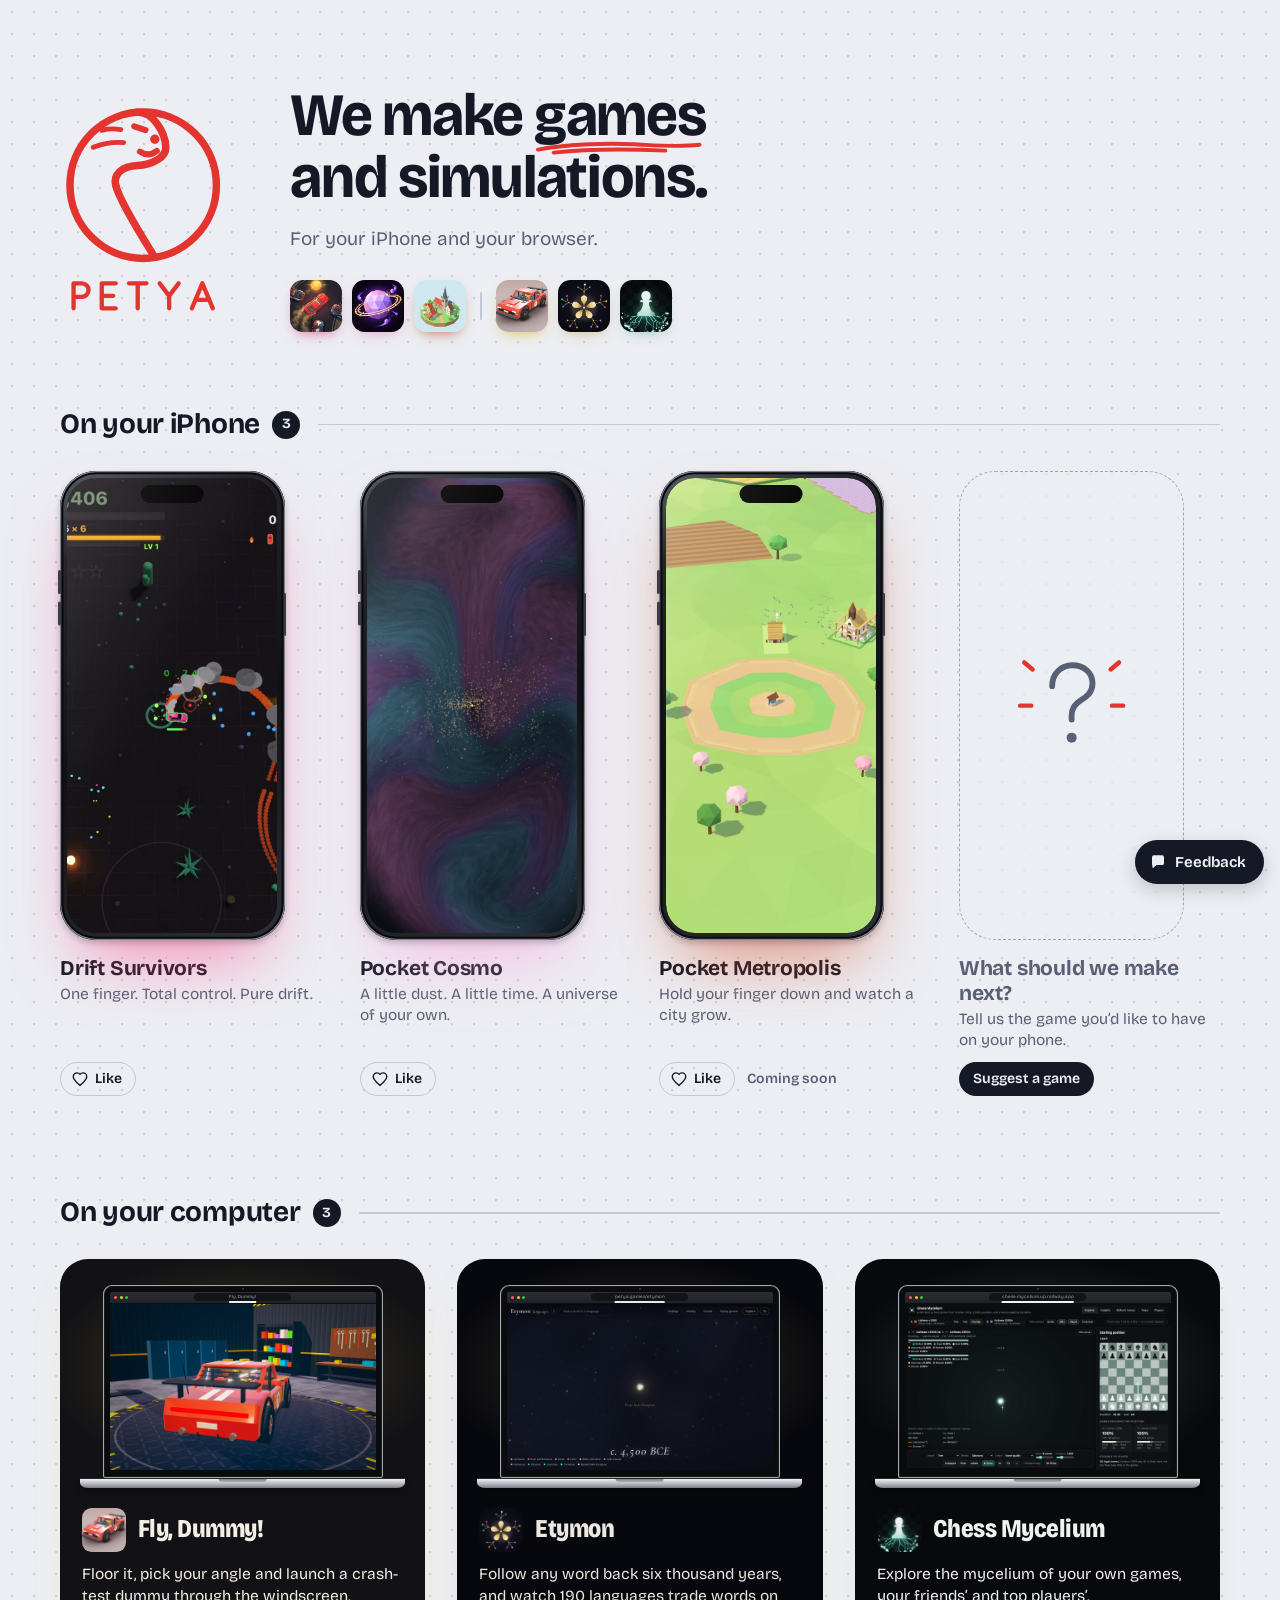
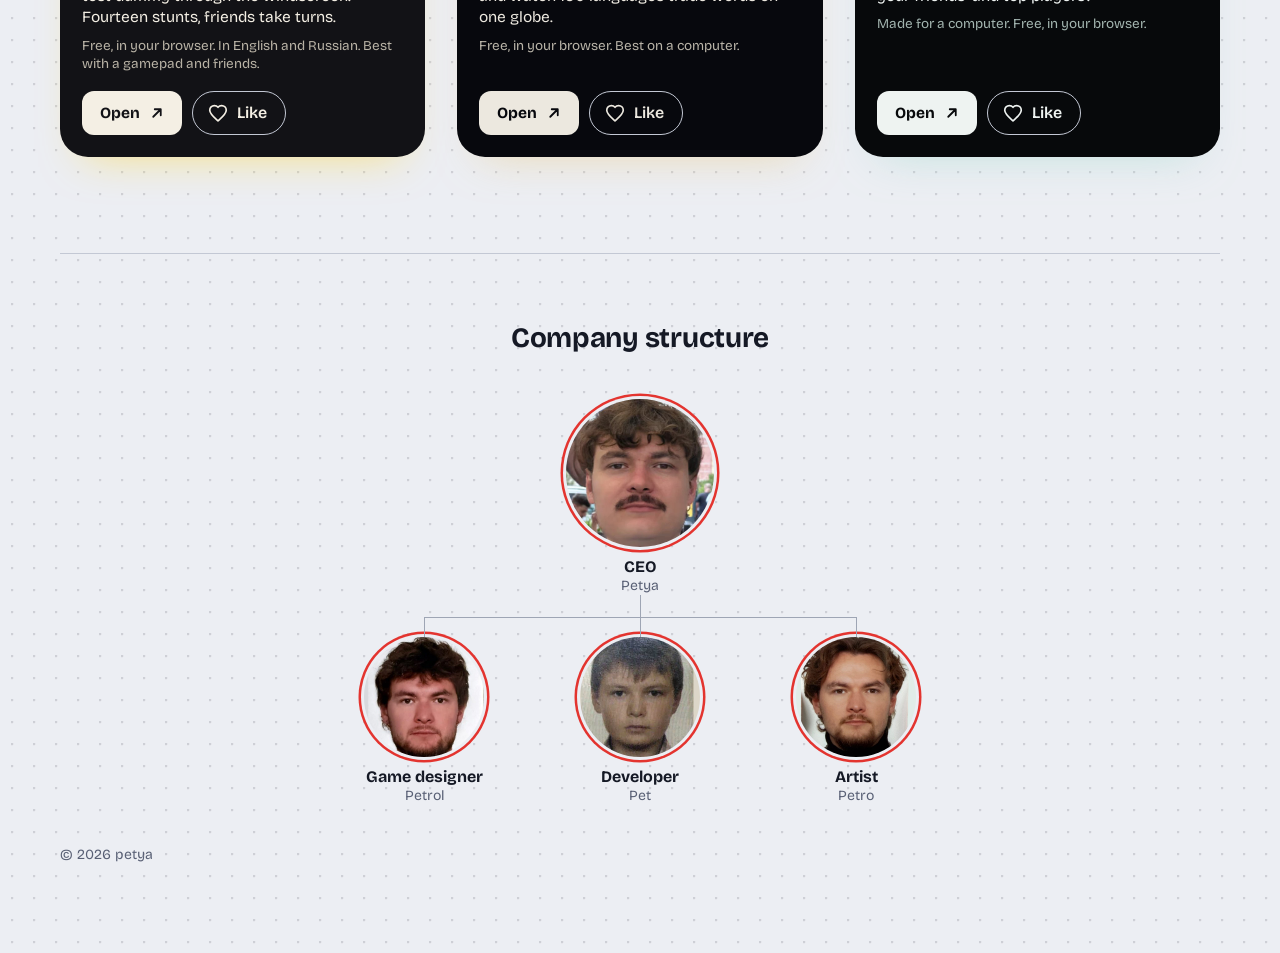
==== commit 6fb76151: "Fly, Dummy!: in English and Russian, not Russian only The game now speaks both: it follows the brows" ====
--- a/index.html
+++ b/index.html
@@ -3,21 +3,21 @@
 <head>
 <meta charset="utf-8">
 <meta name="viewport" content="width=device-width, initial-scale=1, viewport-fit=cover">
-<title>petya: indie games and simulations for iPhone</title>
-<meta name="description" content="Indie iPhone games by petya: Drift Survivors, a one-finger drift racer; Pocket Cosmo, grow stardust into a galaxy; and Pocket Metropolis, watch a city grow.">
+<title>petya: indie games and simulations for iPhone and your browser</title>
+<meta name="description" content="Indie games and simulations by petya. On iPhone: Drift Survivors, Pocket Cosmo and Pocket Metropolis. In your browser: Fly, Dummy!, Etymon and Chess Mycelium.">
 <meta name="theme-color" content="#eceef3">
 <link rel="canonical" href="https://petya.games/">
 <meta property="og:type" content="website">
 <meta property="og:site_name" content="petya">
-<meta property="og:title" content="petya: indie games and simulations for iPhone">
-<meta property="og:description" content="Indie iPhone games by petya: Drift Survivors, a one-finger drift racer; Pocket Cosmo, grow stardust into a galaxy; and Pocket Metropolis, watch a city grow.">
+<meta property="og:title" content="petya: indie games and simulations for iPhone and your browser">
+<meta property="og:description" content="Indie games and simulations by petya. On iPhone: Drift Survivors, Pocket Cosmo and Pocket Metropolis. In your browser: Fly, Dummy!, Etymon and Chess Mycelium.">
 <meta property="og:url" content="https://petya.games/">
 <meta property="og:image" content="https://petya.games/media/share.jpg?v=f7d6a89022">
 <meta property="og:image:width" content="1200">
 <meta property="og:image:height" content="630">
 <meta property="og:image:alt" content="petya: We make games and simulations. For your iPhone and your browser.">
 <meta name="twitter:card" content="summary_large_image">
-<script type="application/ld+json">{"@context":"https://schema.org","@graph":[{"@type":"WebSite","@id":"https://petya.games/#site","url":"https://petya.games/","name":"petya","description":"Indie iPhone games by petya: Drift Survivors, a one-finger drift racer; Pocket Cosmo, grow stardust into a galaxy; and Pocket Metropolis, watch a city grow.","publisher":{"@id":"https://petya.games/#org"}},{"@type":"Organization","@id":"https://petya.games/#org","name":"petya","url":"https://petya.games/","logo":"https://petya.games/assets/apple-touch-icon.png"}]}</script>
+<script type="application/ld+json">{"@context":"https://schema.org","@graph":[{"@type":"WebSite","@id":"https://petya.games/#site","url":"https://petya.games/","name":"petya","description":"Indie games and simulations by petya. On iPhone: Drift Survivors, Pocket Cosmo and Pocket Metropolis. In your browser: Fly, Dummy!, Etymon and Chess Mycelium.","publisher":{"@id":"https://petya.games/#org"}},{"@type":"Organization","@id":"https://petya.games/#org","name":"petya","url":"https://petya.games/","logo":"https://petya.games/assets/apple-touch-icon.png"}]}</script>
 <link rel="icon" href="/assets/favicon.svg" type="image/svg+xml">
 <link rel="apple-touch-icon" href="/assets/apple-touch-icon.png?v=f184091e75">
 <link rel="preconnect" href="https://fonts.googleapis.com">
@@ -106,7 +106,7 @@
           <div class="feature__text">
             <div class="feature__head"><img class="feature__icon" src="/media/leti-maneken/icon.webp?v=76265ecc6b" width="44" height="44" alt=""><h3 class="feature__title"><a href="/games/leti-maneken/">Fly, Dummy!</a></h3></div>
             <p class="feature__line">Floor it, pick your angle and launch a crash-test dummy through the windscreen. Fourteen stunts, friends take turns.</p>
-            <p class="feature__note">Free, in your browser. In Russian. Best with a gamepad and friends.</p>
+            <p class="feature__note">Free, in your browser. In English and Russian. Best with a gamepad and friends.</p>
             <div class="feature__actions"><a class="open-web" href="https://game-production-5b38f1e8.up.railway.app/" data-event="open-web" data-game="leti-maneken" aria-label="Open Fly, Dummy!">Open<svg viewBox="0 0 24 24" aria-hidden="true" focusable="false"><path d="M7 17 17 7M9 7h8v8"/></svg></a><button class="like like--big" type="button" data-like="leti-maneken" data-name="Fly, Dummy!" aria-pressed="false" aria-label="Like Fly, Dummy!"><svg class="like__heart" viewBox="0 0 24 24" aria-hidden="true"><path d="M12 20.6l-1.3-1.2C5.9 15.1 3 12.4 3 8.9 3 6.1 5.2 3.9 8 3.9c1.6 0 3.1.7 4 1.9.9-1.2 2.4-1.9 4-1.9 2.8 0 5 2.2 5 5 0 3.5-2.9 6.2-7.7 10.5L12 20.6z"/></svg><span class="like__count">Like</span></button></div>
           </div>
         </article>
